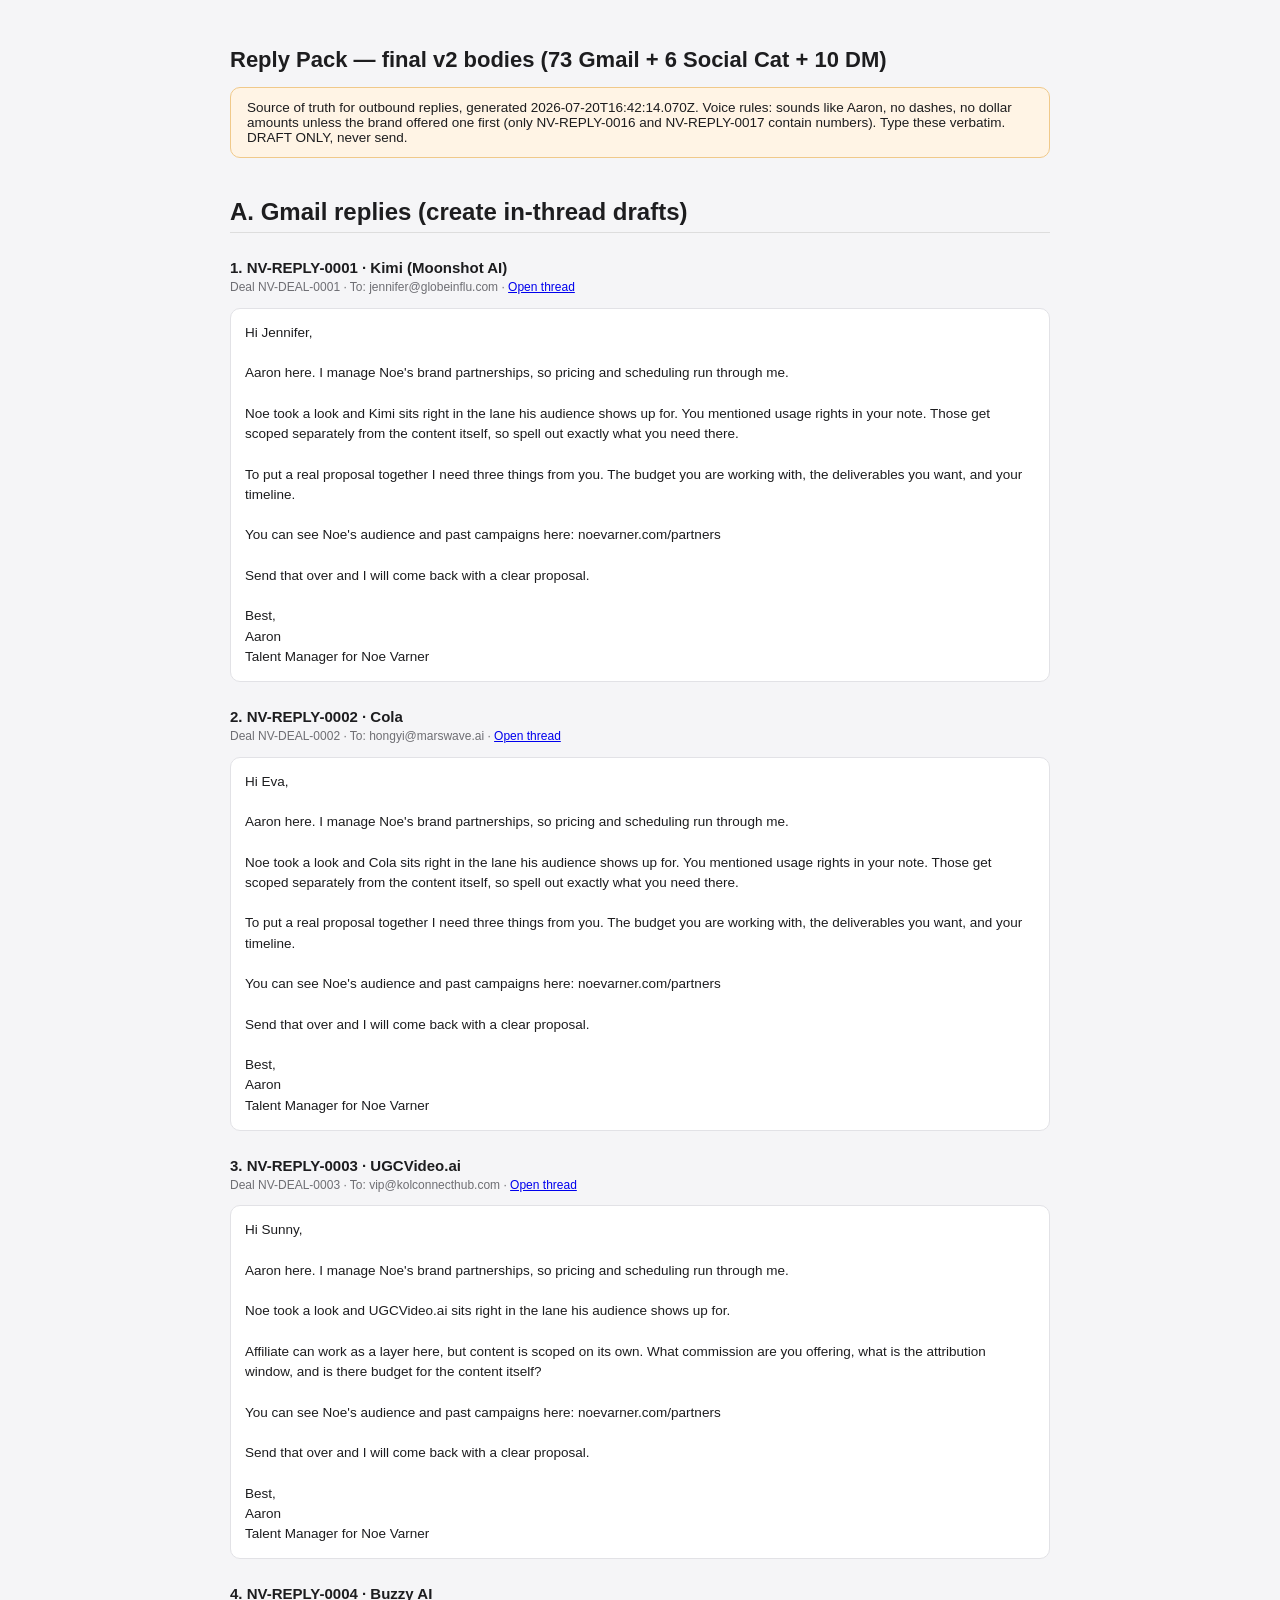
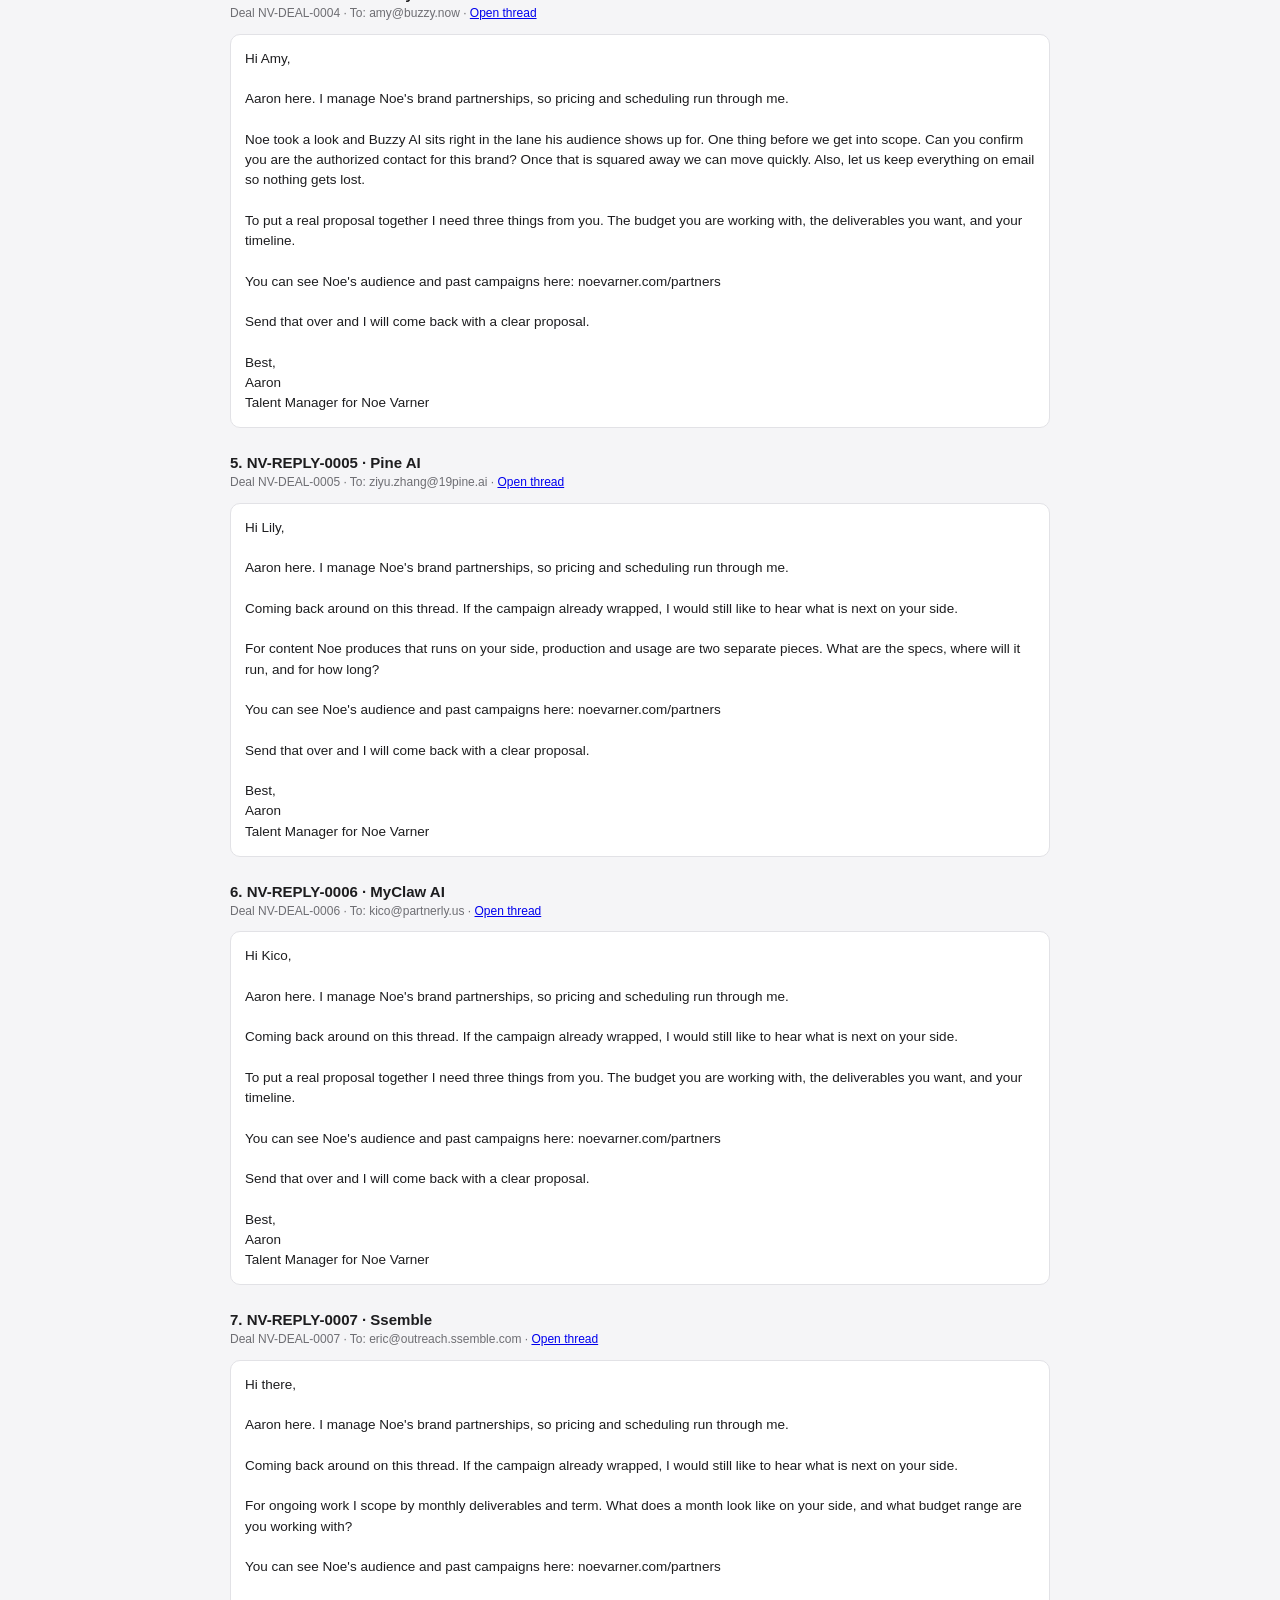
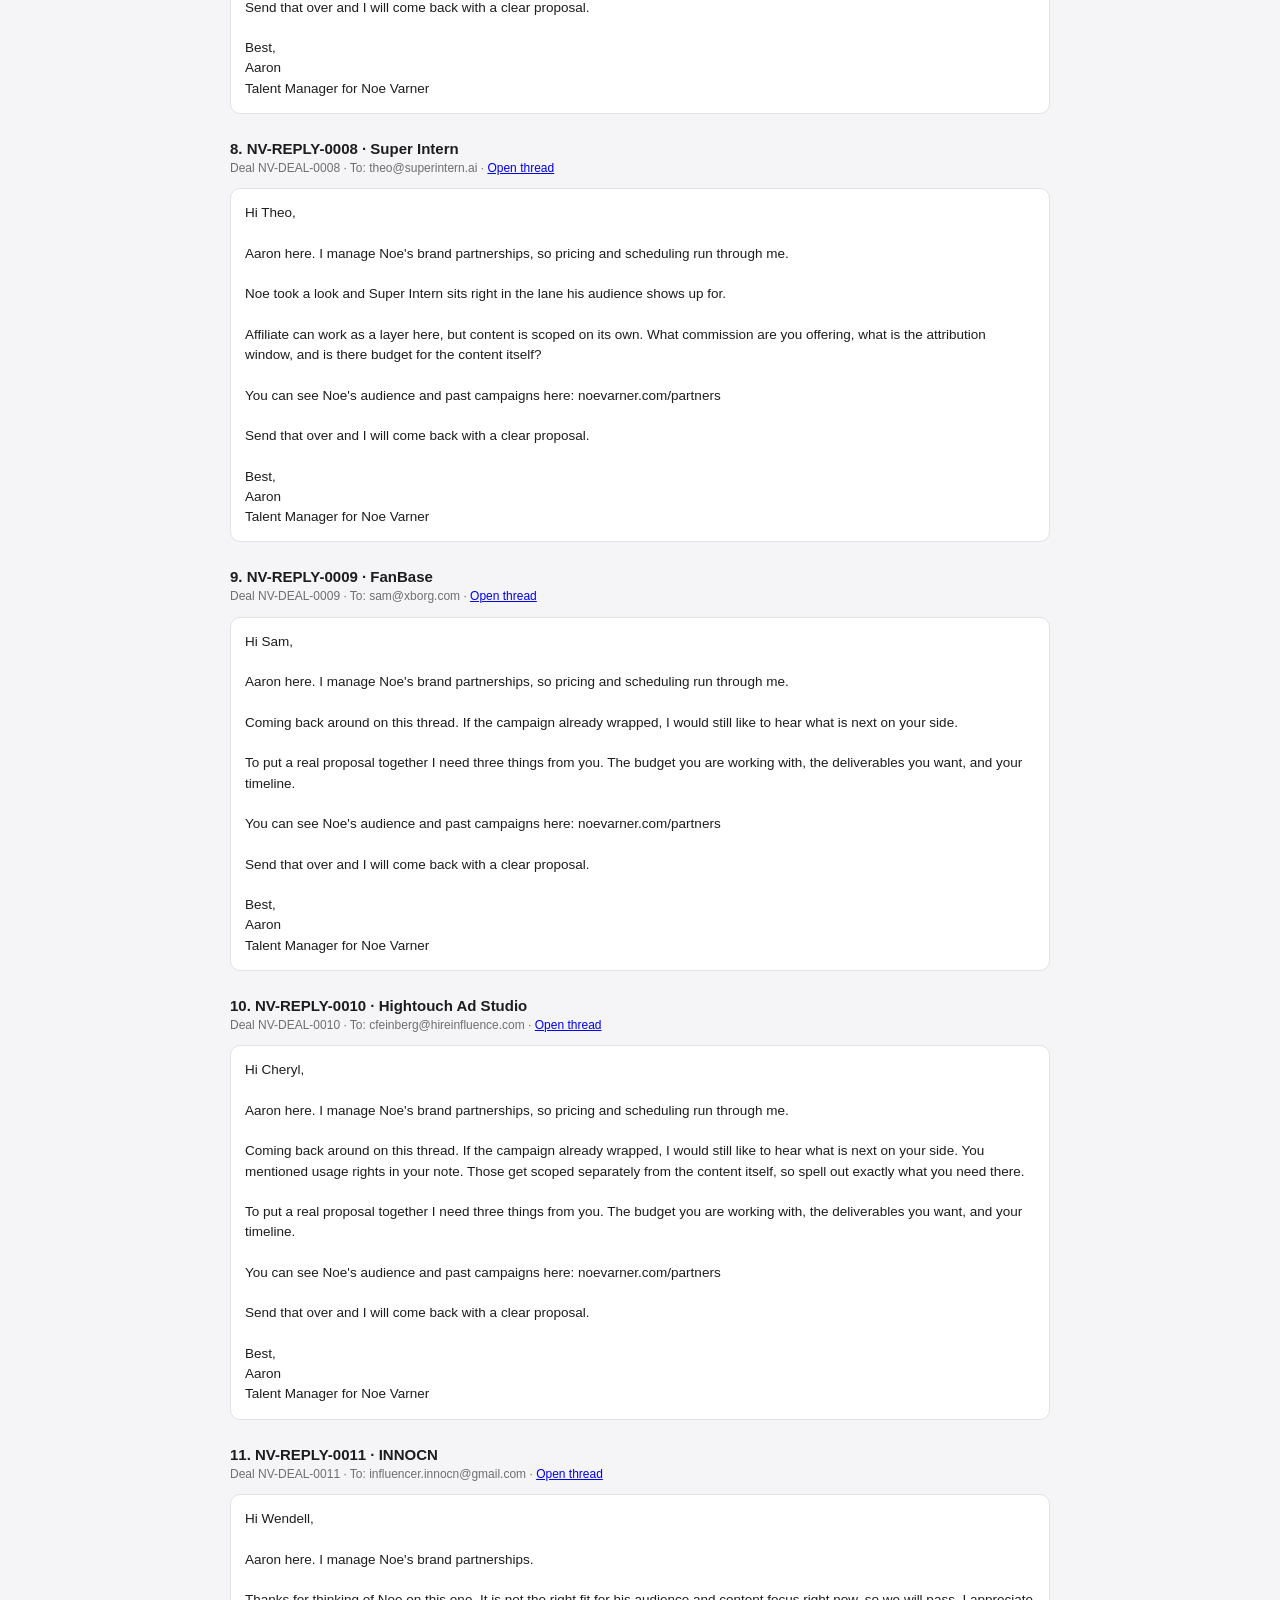
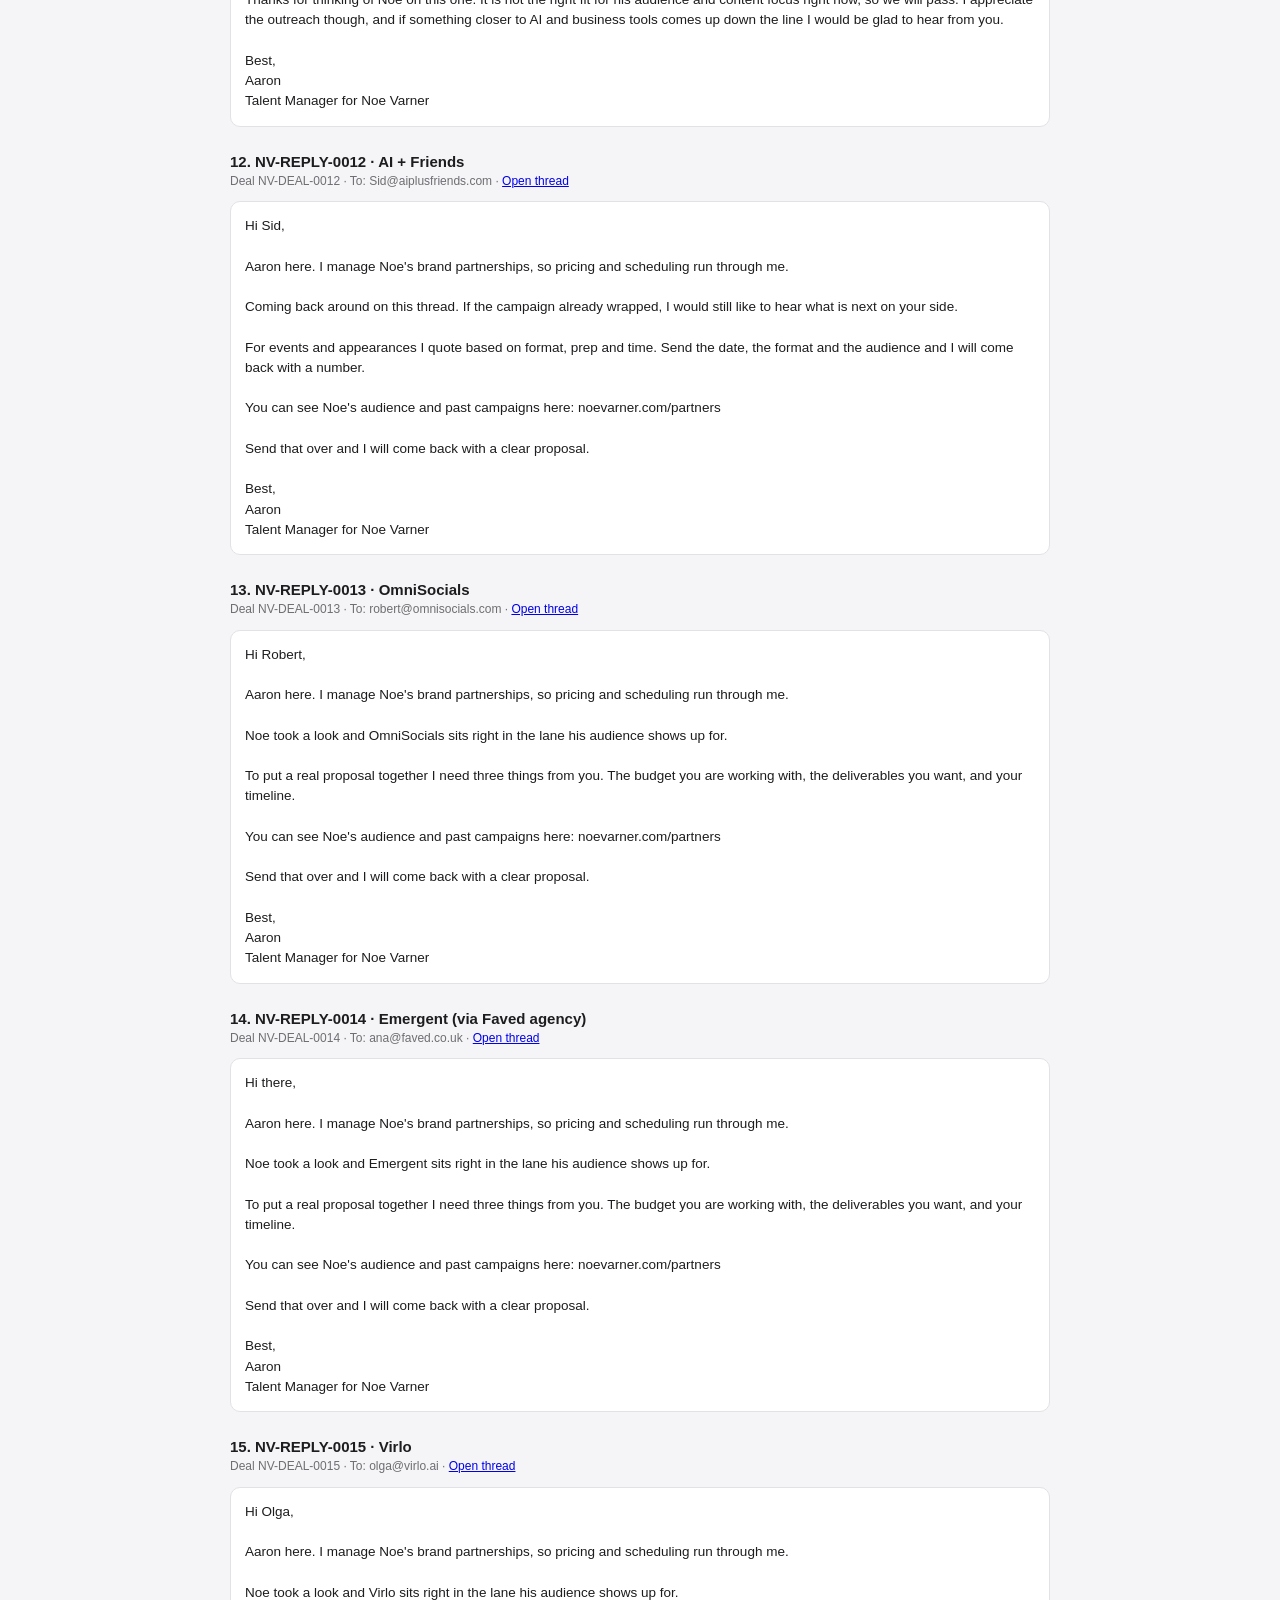
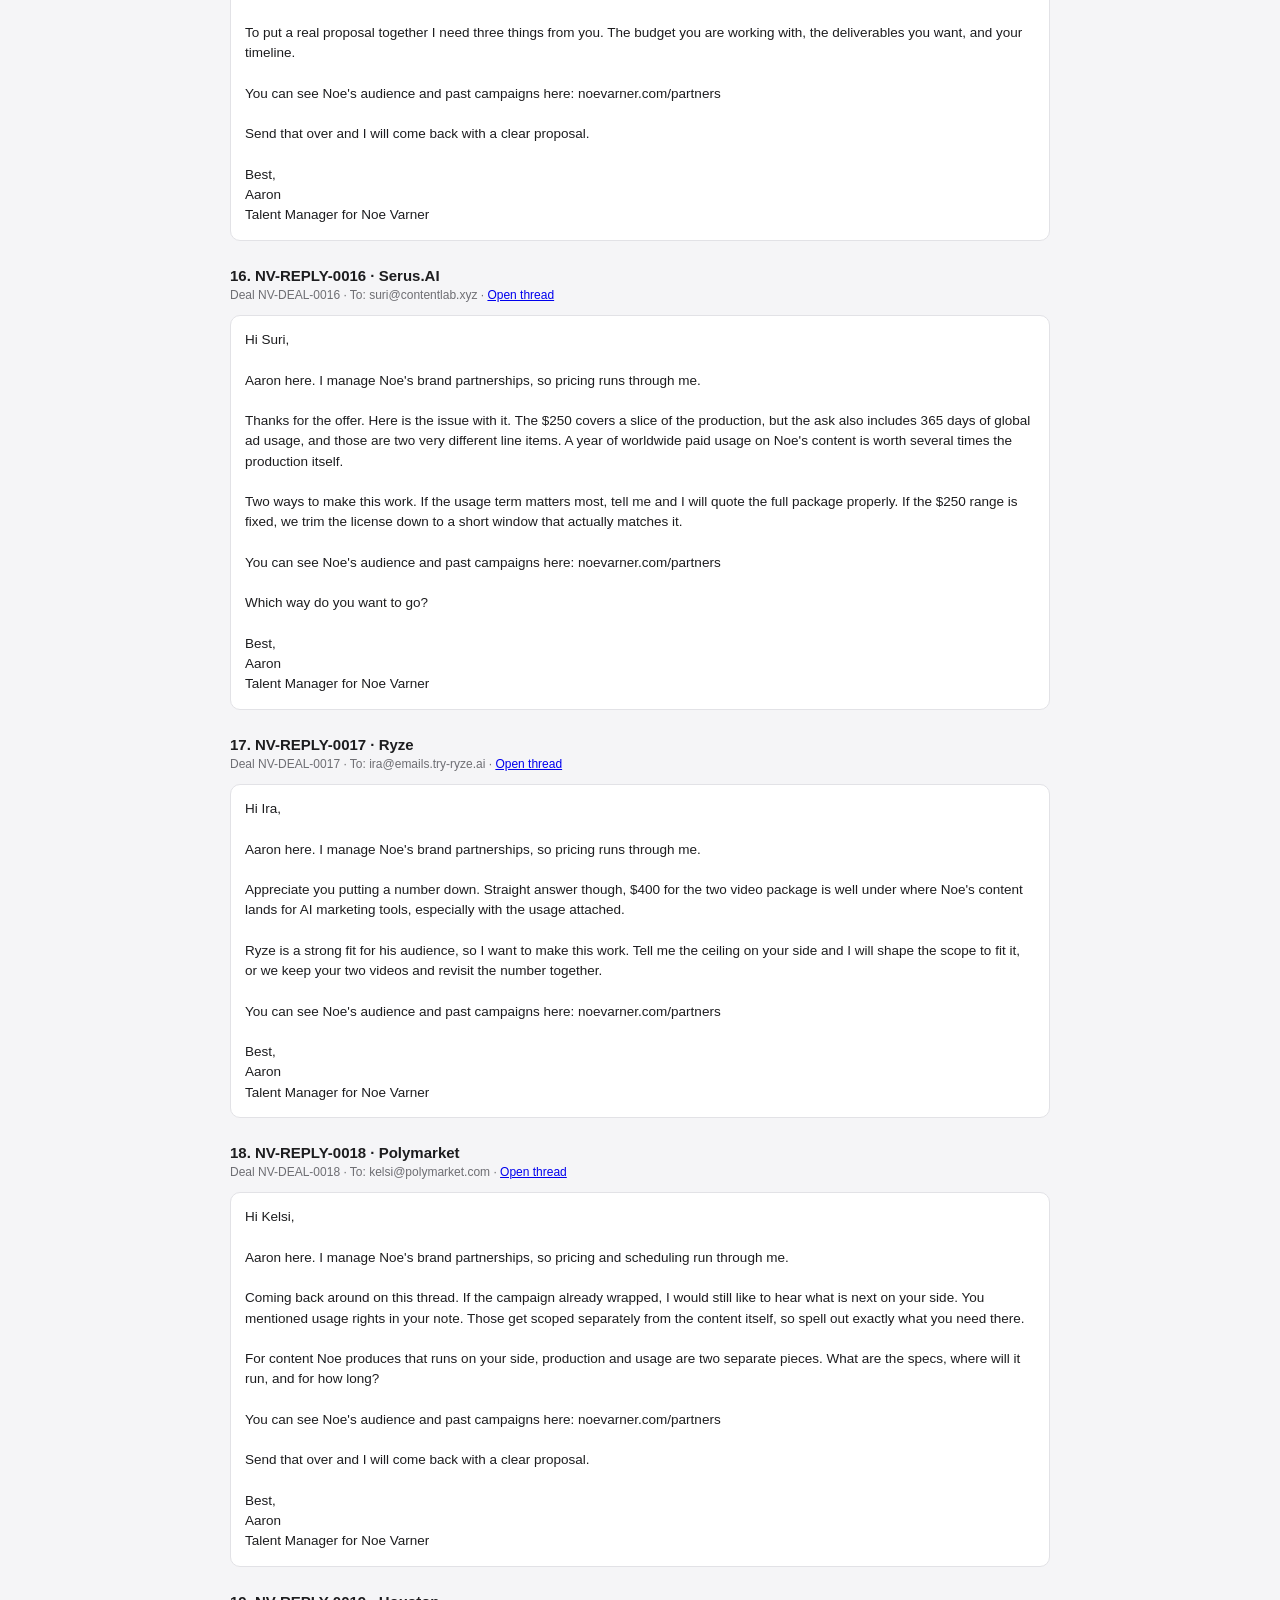
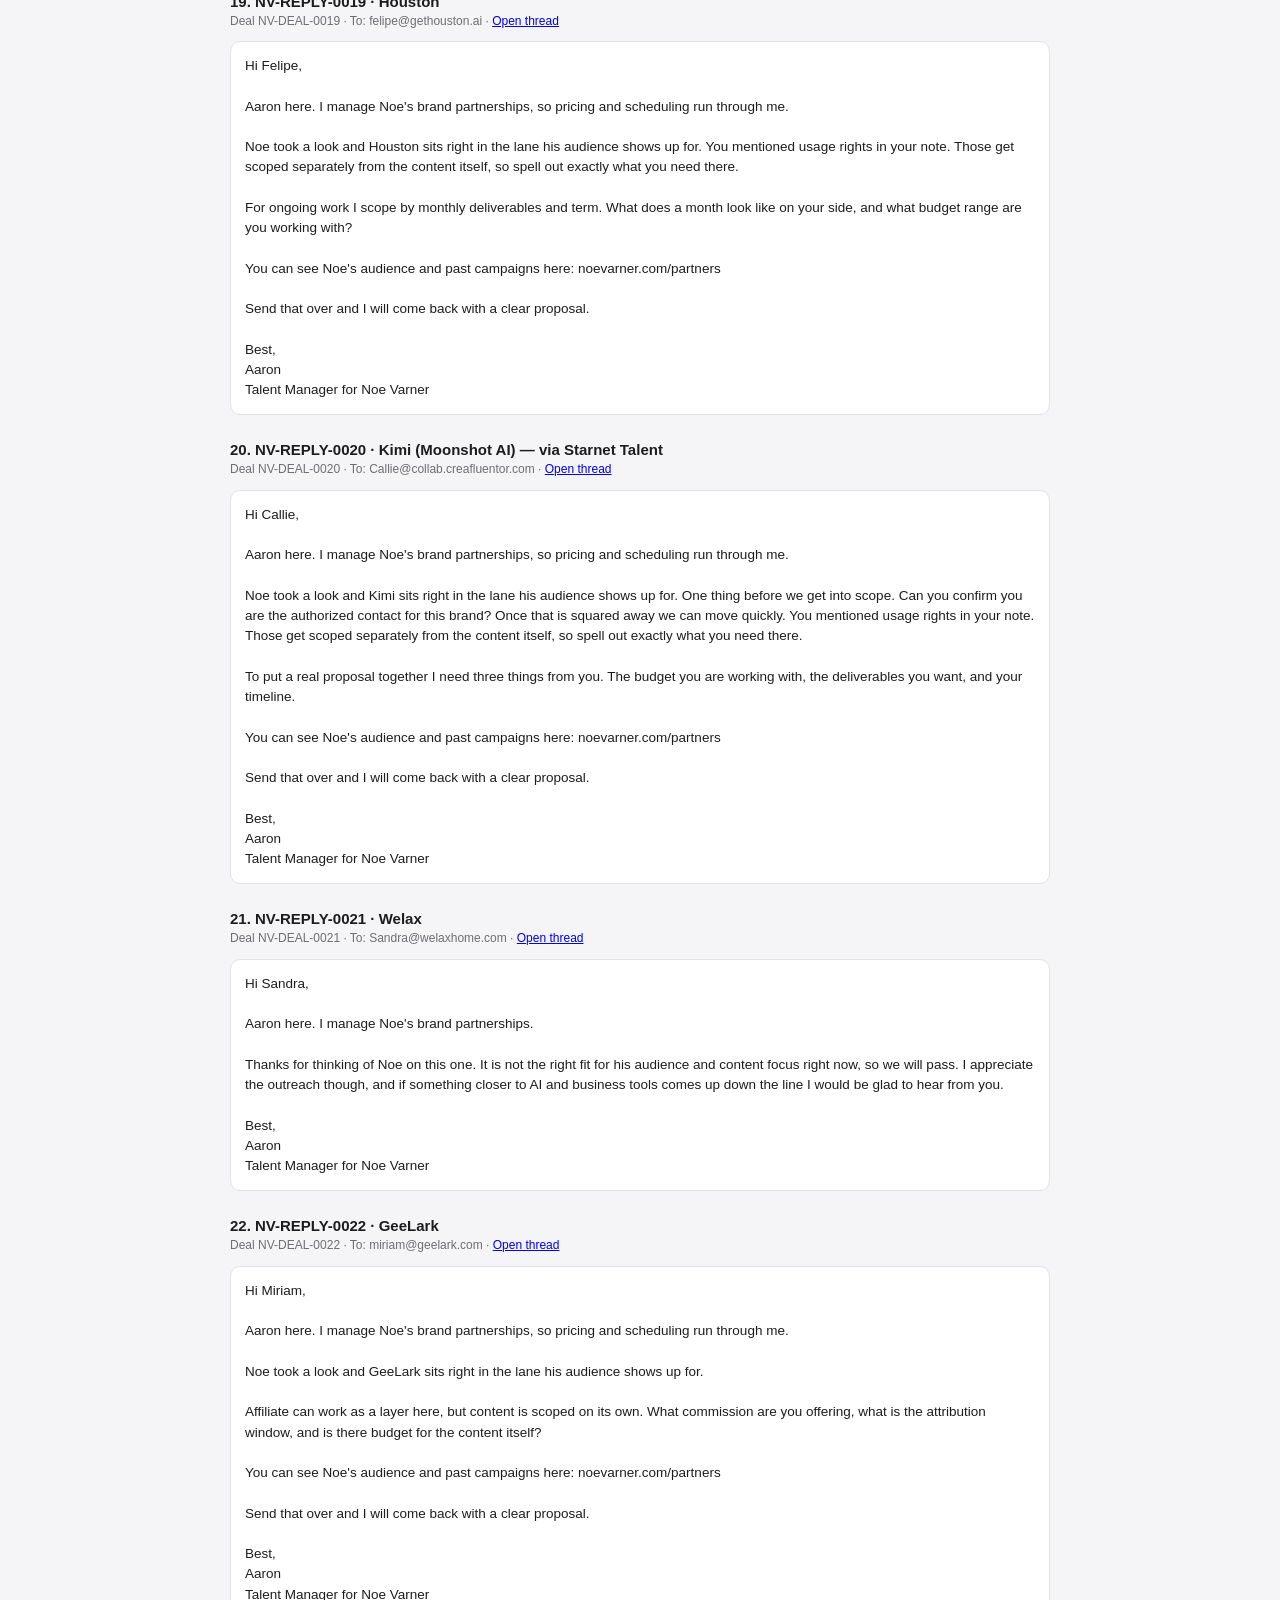
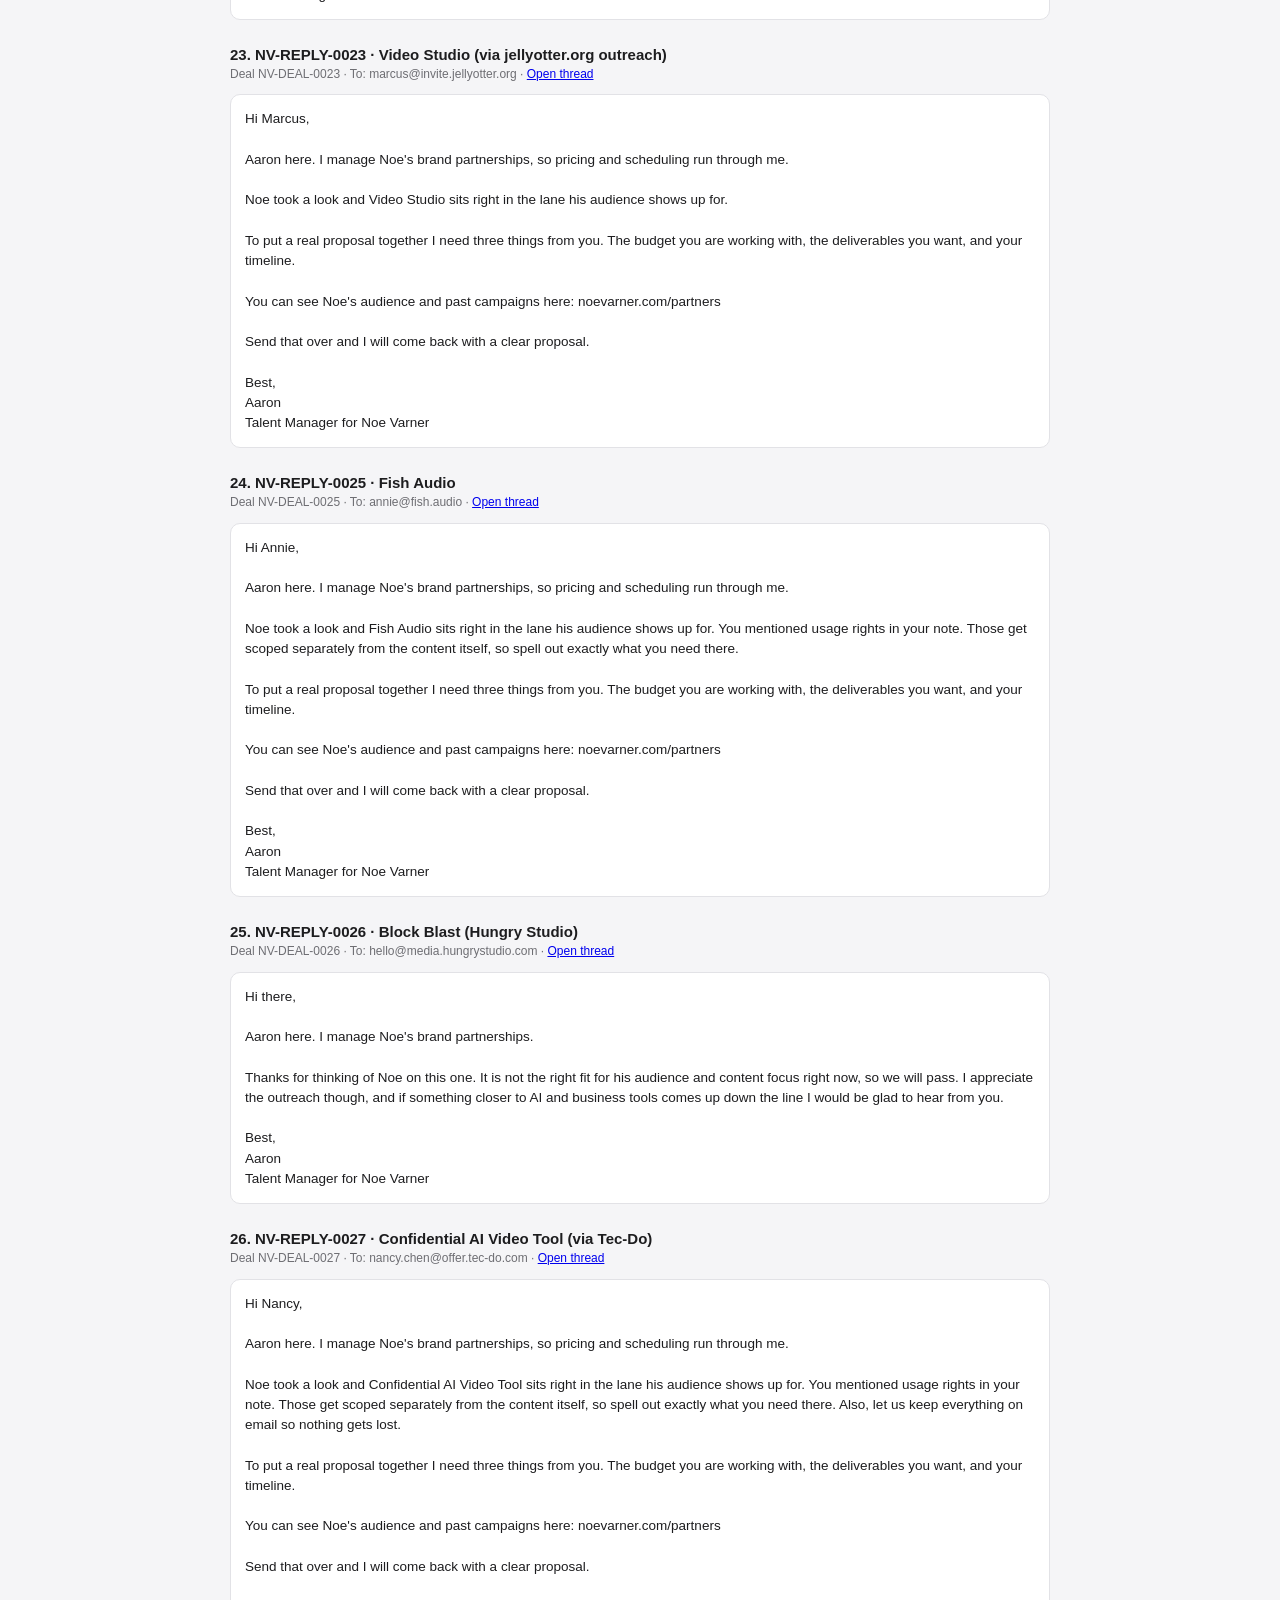
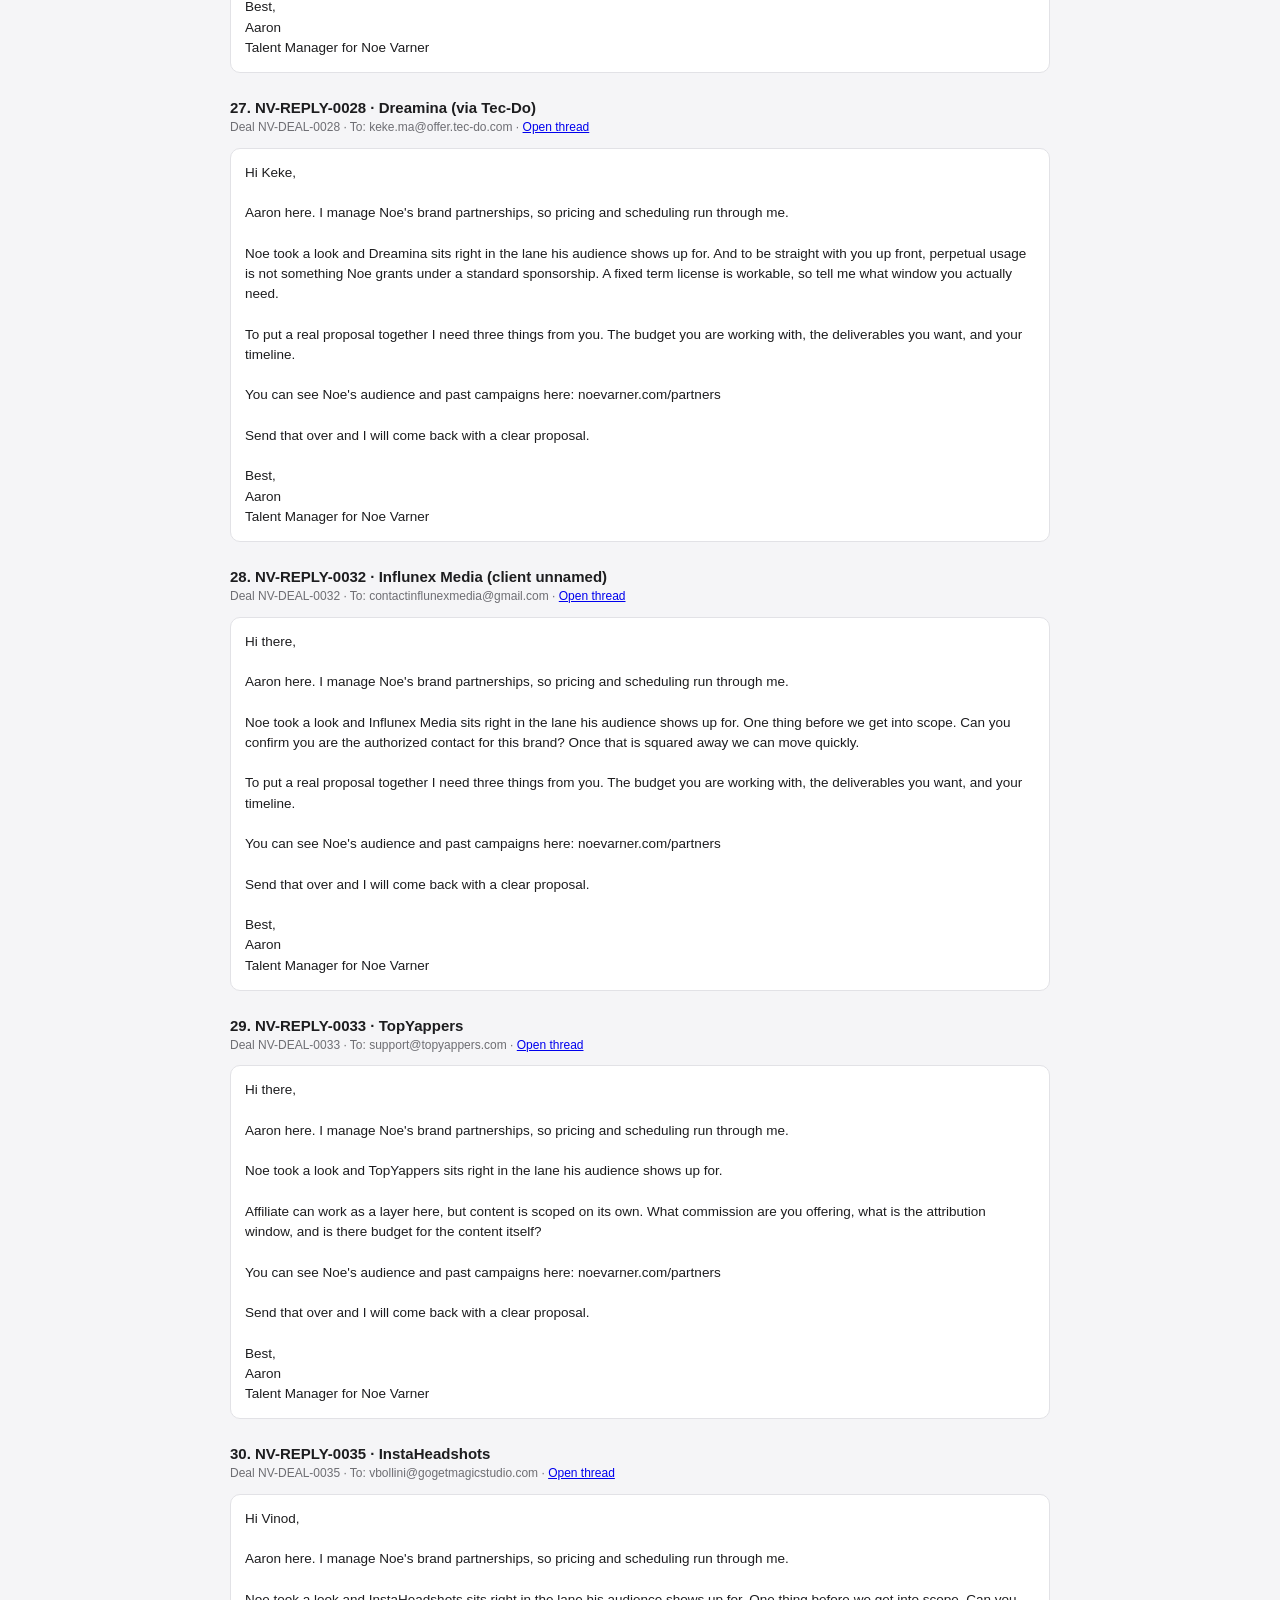
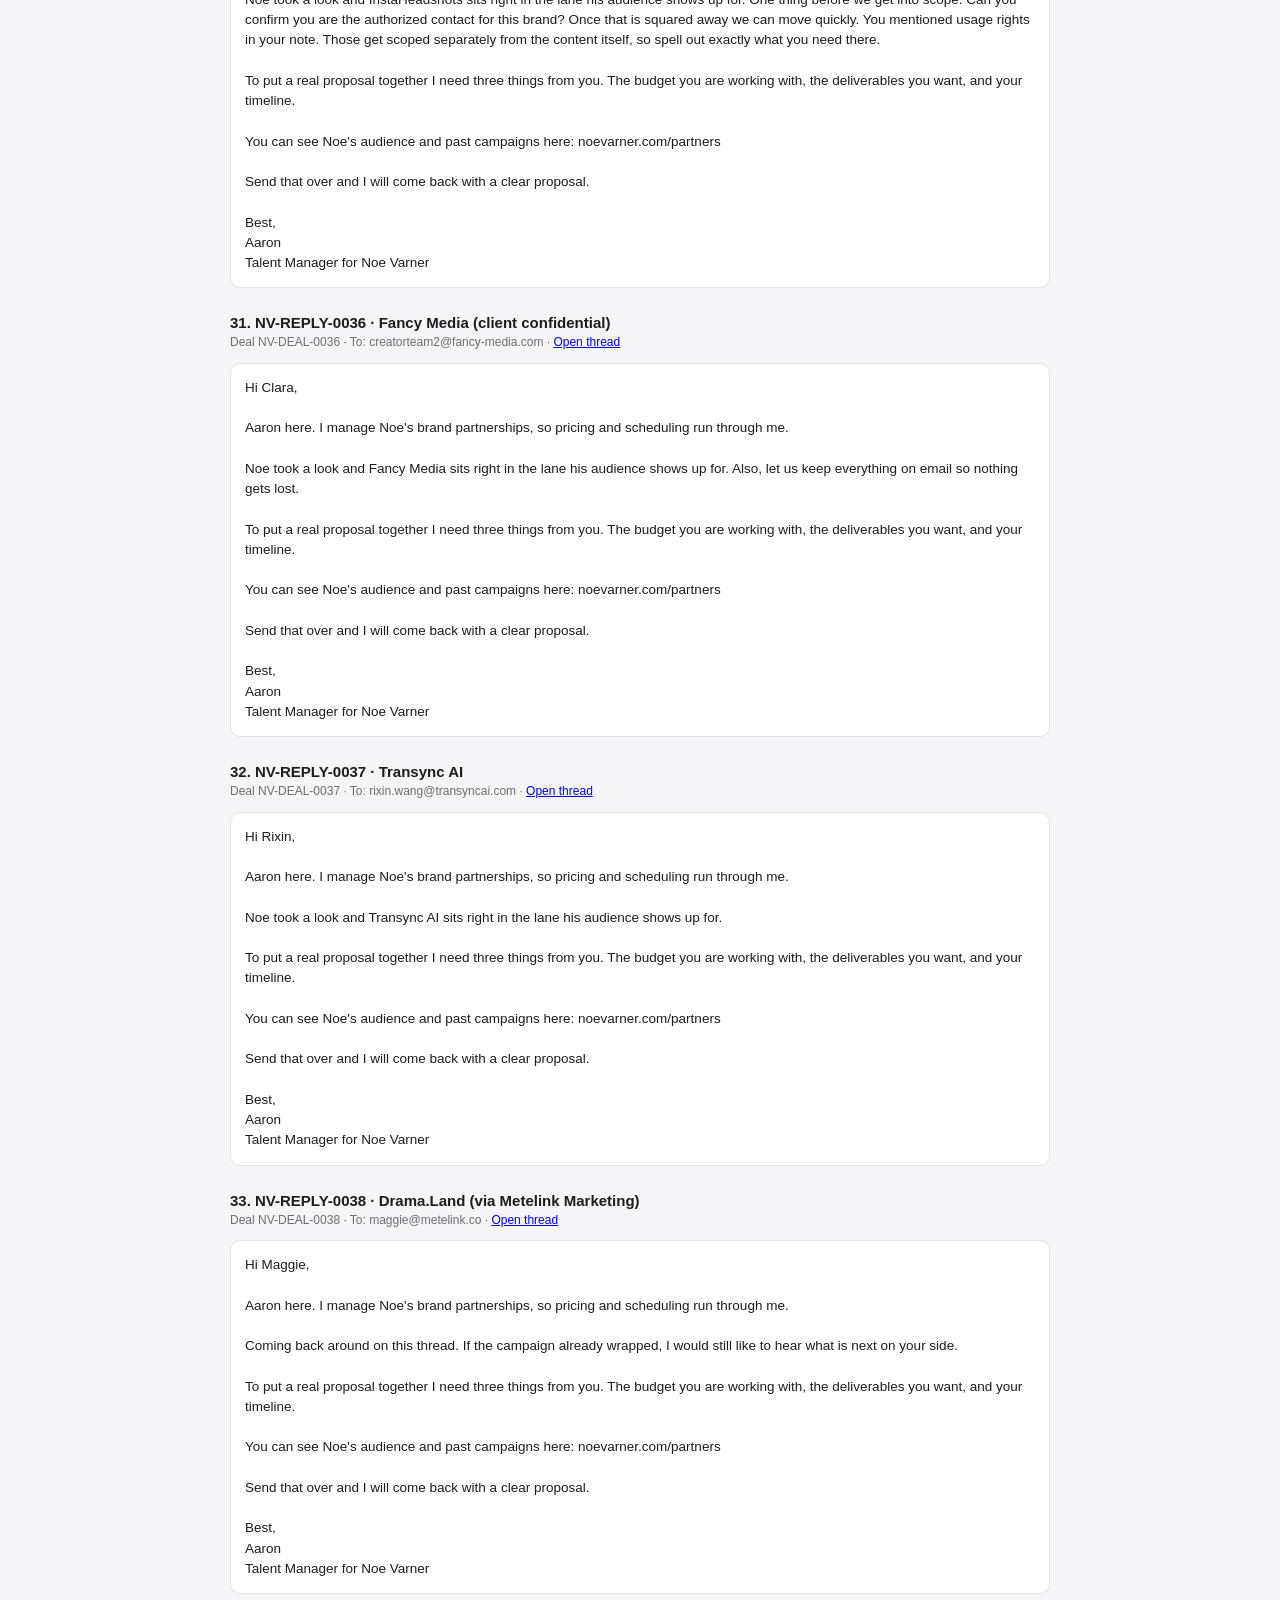
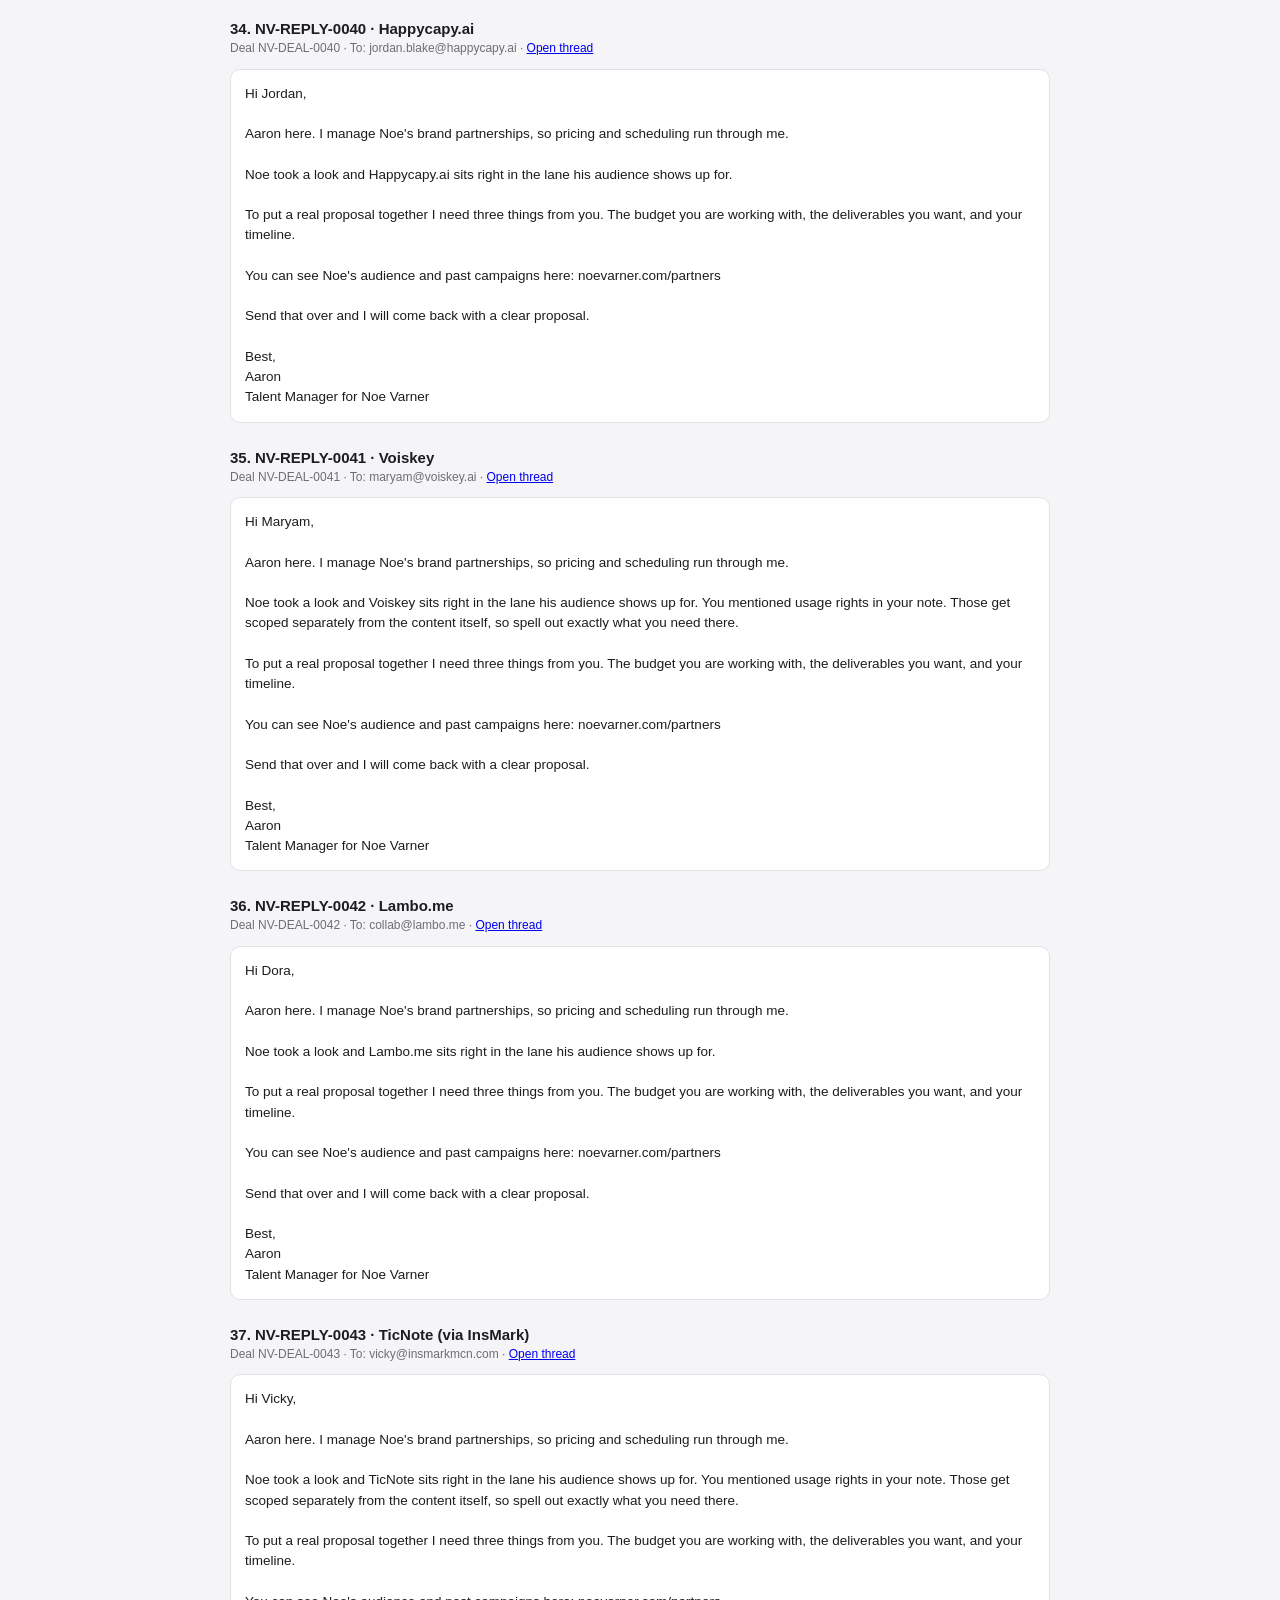
==== reply-pack.html @ 8e91cd21 "V2 voice pass on all 90 drafts + reply pack for staging Aaron's rules (2026-07-20): sounds personall" ====
<!doctype html><html lang="en"><head><meta charset="utf-8">
<meta name="robots" content="noindex,nofollow"><meta name="viewport" content="width=device-width,initial-scale=1">
<title>Reply Pack — v2 voice (2026-07-20)</title>
<style>body{font-family:-apple-system,sans-serif;max-width:820px;margin:0 auto;padding:32px 20px;background:#f5f5f7;color:#1d1d1f}
h1{font-size:22px}h2{margin-top:40px;border-bottom:1px solid #ddd;padding-bottom:6px}h3{margin:26px 0 4px;font-size:15px}
.meta{font-size:12px;color:#6e6e73;margin:0 0 6px}pre{white-space:pre-wrap;background:#fff;border:1px solid #e2e2e6;border-radius:10px;padding:14px;font:13.5px/1.5 -apple-system,sans-serif}
.warn{background:#fff4e5;border:1px solid #f0c98a;border-radius:10px;padding:12px 16px;font-size:13.5px}</style></head><body>
<h1>Reply Pack — final v2 bodies (73 Gmail + 6 Social Cat + 10 DM)</h1>
<p class="warn">Source of truth for outbound replies, generated 2026-07-20T16:42:14.070Z. Voice rules: sounds like Aaron, no dashes, no dollar amounts unless the brand offered one first (only NV-REPLY-0016 and NV-REPLY-0017 contain numbers). Type these verbatim. DRAFT ONLY, never send.</p>
<h2>A. Gmail replies (create in-thread drafts)</h2>
<article>
  <h3>1. NV-REPLY-0001 · Kimi (Moonshot AI)</h3>
  <p class="meta">Deal NV-DEAL-0001 · To: jennifer@globeinflu.com · <a href="https://mail.google.com/mail/u/0/#label/Brand+Deals/FMfcgzQhVNRpNdqZkJbDTwjDqqzGRpTr">Open thread</a></p>
  <pre>Hi Jennifer,

Aaron here. I manage Noe's brand partnerships, so pricing and scheduling run through me.

Noe took a look and Kimi sits right in the lane his audience shows up for. You mentioned usage rights in your note. Those get scoped separately from the content itself, so spell out exactly what you need there.

To put a real proposal together I need three things from you. The budget you are working with, the deliverables you want, and your timeline.

You can see Noe's audience and past campaigns here: noevarner.com/partners

Send that over and I will come back with a clear proposal.

Best,
Aaron
Talent Manager for Noe Varner</pre>
</article>
<article>
  <h3>2. NV-REPLY-0002 · Cola</h3>
  <p class="meta">Deal NV-DEAL-0002 · To: hongyi@marswave.ai · <a href="https://mail.google.com/mail/u/0/#label/Brand+Deals/FMfcgzQhVNRpNdqZfpTjQKxrwQjwWPld">Open thread</a></p>
  <pre>Hi Eva,

Aaron here. I manage Noe's brand partnerships, so pricing and scheduling run through me.

Noe took a look and Cola sits right in the lane his audience shows up for. You mentioned usage rights in your note. Those get scoped separately from the content itself, so spell out exactly what you need there.

To put a real proposal together I need three things from you. The budget you are working with, the deliverables you want, and your timeline.

You can see Noe's audience and past campaigns here: noevarner.com/partners

Send that over and I will come back with a clear proposal.

Best,
Aaron
Talent Manager for Noe Varner</pre>
</article>
<article>
  <h3>3. NV-REPLY-0003 · UGCVideo.ai</h3>
  <p class="meta">Deal NV-DEAL-0003 · To: vip@kolconnecthub.com · <a href="https://mail.google.com/mail/u/0/#label/Brand+Deals/FMfcgzQhVNRpNdqQfWgJtWcKlXNKZLCR">Open thread</a></p>
  <pre>Hi Sunny,

Aaron here. I manage Noe's brand partnerships, so pricing and scheduling run through me.

Noe took a look and UGCVideo.ai sits right in the lane his audience shows up for.

Affiliate can work as a layer here, but content is scoped on its own. What commission are you offering, what is the attribution window, and is there budget for the content itself?

You can see Noe's audience and past campaigns here: noevarner.com/partners

Send that over and I will come back with a clear proposal.

Best,
Aaron
Talent Manager for Noe Varner</pre>
</article>
<article>
  <h3>4. NV-REPLY-0004 · Buzzy AI</h3>
  <p class="meta">Deal NV-DEAL-0004 · To: amy@buzzy.now · <a href="https://mail.google.com/mail/u/0/#label/Brand+Deals/FMfcgzQhVNRpNdqQXvwRJsbSMlNnKbzn">Open thread</a></p>
  <pre>Hi Amy,

Aaron here. I manage Noe's brand partnerships, so pricing and scheduling run through me.

Noe took a look and Buzzy AI sits right in the lane his audience shows up for. One thing before we get into scope. Can you confirm you are the authorized contact for this brand? Once that is squared away we can move quickly. Also, let us keep everything on email so nothing gets lost.

To put a real proposal together I need three things from you. The budget you are working with, the deliverables you want, and your timeline.

You can see Noe's audience and past campaigns here: noevarner.com/partners

Send that over and I will come back with a clear proposal.

Best,
Aaron
Talent Manager for Noe Varner</pre>
</article>
<article>
  <h3>5. NV-REPLY-0005 · Pine AI</h3>
  <p class="meta">Deal NV-DEAL-0005 · To: ziyu.zhang@19pine.ai · <a href="https://mail.google.com/mail/u/0/#label/Brand+Deals/FMfcgzQhVNRpNdqHQxrrHNZJzTWJSjfg">Open thread</a></p>
  <pre>Hi Lily,

Aaron here. I manage Noe's brand partnerships, so pricing and scheduling run through me.

Coming back around on this thread. If the campaign already wrapped, I would still like to hear what is next on your side.

For content Noe produces that runs on your side, production and usage are two separate pieces. What are the specs, where will it run, and for how long?

You can see Noe's audience and past campaigns here: noevarner.com/partners

Send that over and I will come back with a clear proposal.

Best,
Aaron
Talent Manager for Noe Varner</pre>
</article>
<article>
  <h3>6. NV-REPLY-0006 · MyClaw AI</h3>
  <p class="meta">Deal NV-DEAL-0006 · To: kico@partnerly.us · <a href="https://mail.google.com/mail/u/0/#label/Brand+Deals/FMfcgzQhVNRpNdqHLXRsRbkqtHzvhDPC">Open thread</a></p>
  <pre>Hi Kico,

Aaron here. I manage Noe's brand partnerships, so pricing and scheduling run through me.

Coming back around on this thread. If the campaign already wrapped, I would still like to hear what is next on your side.

To put a real proposal together I need three things from you. The budget you are working with, the deliverables you want, and your timeline.

You can see Noe's audience and past campaigns here: noevarner.com/partners

Send that over and I will come back with a clear proposal.

Best,
Aaron
Talent Manager for Noe Varner</pre>
</article>
<article>
  <h3>7. NV-REPLY-0007 · Ssemble</h3>
  <p class="meta">Deal NV-DEAL-0007 · To: eric@outreach.ssemble.com · <a href="https://mail.google.com/mail/u/0/#label/Brand+Deals/FMfcgzQhVNRpNdpxLFRHkDSGWVNspqjw">Open thread</a></p>
  <pre>Hi there,

Aaron here. I manage Noe's brand partnerships, so pricing and scheduling run through me.

Coming back around on this thread. If the campaign already wrapped, I would still like to hear what is next on your side.

For ongoing work I scope by monthly deliverables and term. What does a month look like on your side, and what budget range are you working with?

You can see Noe's audience and past campaigns here: noevarner.com/partners

Send that over and I will come back with a clear proposal.

Best,
Aaron
Talent Manager for Noe Varner</pre>
</article>
<article>
  <h3>8. NV-REPLY-0008 · Super Intern</h3>
  <p class="meta">Deal NV-DEAL-0008 · To: theo@superintern.ai · <a href="https://mail.google.com/mail/u/0/#label/Brand+Deals/FMfcgzQhVNRpNdpxDXbKNHDstbdCkqKn">Open thread</a></p>
  <pre>Hi Theo,

Aaron here. I manage Noe's brand partnerships, so pricing and scheduling run through me.

Noe took a look and Super Intern sits right in the lane his audience shows up for.

Affiliate can work as a layer here, but content is scoped on its own. What commission are you offering, what is the attribution window, and is there budget for the content itself?

You can see Noe's audience and past campaigns here: noevarner.com/partners

Send that over and I will come back with a clear proposal.

Best,
Aaron
Talent Manager for Noe Varner</pre>
</article>
<article>
  <h3>9. NV-REPLY-0009 · FanBase</h3>
  <p class="meta">Deal NV-DEAL-0009 · To: sam@xborg.com · <a href="https://mail.google.com/mail/u/0/#label/Brand+Deals/FMfcgzQhVNRpNdpnxmpRKMzghDKnBsfr">Open thread</a></p>
  <pre>Hi Sam,

Aaron here. I manage Noe's brand partnerships, so pricing and scheduling run through me.

Coming back around on this thread. If the campaign already wrapped, I would still like to hear what is next on your side.

To put a real proposal together I need three things from you. The budget you are working with, the deliverables you want, and your timeline.

You can see Noe's audience and past campaigns here: noevarner.com/partners

Send that over and I will come back with a clear proposal.

Best,
Aaron
Talent Manager for Noe Varner</pre>
</article>
<article>
  <h3>10. NV-REPLY-0010 · Hightouch Ad Studio</h3>
  <p class="meta">Deal NV-DEAL-0010 · To: cfeinberg@hireinfluence.com · <a href="https://mail.google.com/mail/u/0/#label/Brand+Deals/FMfcgzQhVNRpNdpfqnqkxgfTkJndMCph">Open thread</a></p>
  <pre>Hi Cheryl,

Aaron here. I manage Noe's brand partnerships, so pricing and scheduling run through me.

Coming back around on this thread. If the campaign already wrapped, I would still like to hear what is next on your side. You mentioned usage rights in your note. Those get scoped separately from the content itself, so spell out exactly what you need there.

To put a real proposal together I need three things from you. The budget you are working with, the deliverables you want, and your timeline.

You can see Noe's audience and past campaigns here: noevarner.com/partners

Send that over and I will come back with a clear proposal.

Best,
Aaron
Talent Manager for Noe Varner</pre>
</article>
<article>
  <h3>11. NV-REPLY-0011 · INNOCN</h3>
  <p class="meta">Deal NV-DEAL-0011 · To: influencer.innocn@gmail.com · <a href="https://mail.google.com/mail/u/0/#label/Brand+Deals/FMfcgzQhVNRpNdpVgcMxndflGbvCJQKp">Open thread</a></p>
  <pre>Hi Wendell,

Aaron here. I manage Noe's brand partnerships.

Thanks for thinking of Noe on this one. It is not the right fit for his audience and content focus right now, so we will pass. I appreciate the outreach though, and if something closer to AI and business tools comes up down the line I would be glad to hear from you.

Best,
Aaron
Talent Manager for Noe Varner</pre>
</article>
<article>
  <h3>12. NV-REPLY-0012 · AI + Friends</h3>
  <p class="meta">Deal NV-DEAL-0012 · To: Sid@aiplusfriends.com · <a href="https://mail.google.com/mail/u/0/#label/Brand+Deals/FMfcgzQhVNRpNcjvkGzhXSCMnsrcQjvf">Open thread</a></p>
  <pre>Hi Sid,

Aaron here. I manage Noe's brand partnerships, so pricing and scheduling run through me.

Coming back around on this thread. If the campaign already wrapped, I would still like to hear what is next on your side.

For events and appearances I quote based on format, prep and time. Send the date, the format and the audience and I will come back with a number.

You can see Noe's audience and past campaigns here: noevarner.com/partners

Send that over and I will come back with a clear proposal.

Best,
Aaron
Talent Manager for Noe Varner</pre>
</article>
<article>
  <h3>13. NV-REPLY-0013 · OmniSocials</h3>
  <p class="meta">Deal NV-DEAL-0013 · To: robert@omnisocials.com · <a href="https://mail.google.com/mail/u/0/#label/Brand+Deals/FMfcgzQhVNRpNcjdMcRpjZvdWLTqMxGh">Open thread</a></p>
  <pre>Hi Robert,

Aaron here. I manage Noe's brand partnerships, so pricing and scheduling run through me.

Noe took a look and OmniSocials sits right in the lane his audience shows up for.

To put a real proposal together I need three things from you. The budget you are working with, the deliverables you want, and your timeline.

You can see Noe's audience and past campaigns here: noevarner.com/partners

Send that over and I will come back with a clear proposal.

Best,
Aaron
Talent Manager for Noe Varner</pre>
</article>
<article>
  <h3>14. NV-REPLY-0014 · Emergent (via Faved agency)</h3>
  <p class="meta">Deal NV-DEAL-0014 · To: ana@faved.co.uk · <a href="https://mail.google.com/mail/u/0/#label/Brand+Deals/FMfcgzQhVNRpNcjdHCTCjXwzDnnWNVKh">Open thread</a></p>
  <pre>Hi there,

Aaron here. I manage Noe's brand partnerships, so pricing and scheduling run through me.

Noe took a look and Emergent sits right in the lane his audience shows up for.

To put a real proposal together I need three things from you. The budget you are working with, the deliverables you want, and your timeline.

You can see Noe's audience and past campaigns here: noevarner.com/partners

Send that over and I will come back with a clear proposal.

Best,
Aaron
Talent Manager for Noe Varner</pre>
</article>
<article>
  <h3>15. NV-REPLY-0015 · Virlo</h3>
  <p class="meta">Deal NV-DEAL-0015 · To: olga@virlo.ai · <a href="https://mail.google.com/mail/u/0/#label/Brand+Deals/FMfcgzQhVNRpNcjTFdCDTSjlvtScpgjz">Open thread</a></p>
  <pre>Hi Olga,

Aaron here. I manage Noe's brand partnerships, so pricing and scheduling run through me.

Noe took a look and Virlo sits right in the lane his audience shows up for.

To put a real proposal together I need three things from you. The budget you are working with, the deliverables you want, and your timeline.

You can see Noe's audience and past campaigns here: noevarner.com/partners

Send that over and I will come back with a clear proposal.

Best,
Aaron
Talent Manager for Noe Varner</pre>
</article>
<article>
  <h3>16. NV-REPLY-0016 · Serus.AI</h3>
  <p class="meta">Deal NV-DEAL-0016 · To: suri@contentlab.xyz · <a href="https://mail.google.com/mail/u/0/#label/Brand+Deals/FMfcgzQhVNRpNcjKtQXbsZwRKqltbbbf">Open thread</a></p>
  <pre>Hi Suri,

Aaron here. I manage Noe's brand partnerships, so pricing runs through me.

Thanks for the offer. Here is the issue with it. The $250 covers a slice of the production, but the ask also includes 365 days of global ad usage, and those are two very different line items. A year of worldwide paid usage on Noe's content is worth several times the production itself.

Two ways to make this work. If the usage term matters most, tell me and I will quote the full package properly. If the $250 range is fixed, we trim the license down to a short window that actually matches it.

You can see Noe's audience and past campaigns here: noevarner.com/partners

Which way do you want to go?

Best,
Aaron
Talent Manager for Noe Varner</pre>
</article>
<article>
  <h3>17. NV-REPLY-0017 · Ryze</h3>
  <p class="meta">Deal NV-DEAL-0017 · To: ira@emails.try-ryze.ai · <a href="https://mail.google.com/mail/u/0/#label/Brand+Deals/FMfcgzQhVNRpNcjKmlkdbmxfTFnTJWXr">Open thread</a></p>
  <pre>Hi Ira,

Aaron here. I manage Noe's brand partnerships, so pricing runs through me.

Appreciate you putting a number down. Straight answer though, $400 for the two video package is well under where Noe's content lands for AI marketing tools, especially with the usage attached.

Ryze is a strong fit for his audience, so I want to make this work. Tell me the ceiling on your side and I will shape the scope to fit it, or we keep your two videos and revisit the number together.

You can see Noe's audience and past campaigns here: noevarner.com/partners

Best,
Aaron
Talent Manager for Noe Varner</pre>
</article>
<article>
  <h3>18. NV-REPLY-0018 · Polymarket</h3>
  <p class="meta">Deal NV-DEAL-0018 · To: kelsi@polymarket.com · <a href="https://mail.google.com/mail/u/0/#label/Brand+Deals/FMfcgzQhVNRpNchrdMZnjKXrVpmxLcXx">Open thread</a></p>
  <pre>Hi Kelsi,

Aaron here. I manage Noe's brand partnerships, so pricing and scheduling run through me.

Coming back around on this thread. If the campaign already wrapped, I would still like to hear what is next on your side. You mentioned usage rights in your note. Those get scoped separately from the content itself, so spell out exactly what you need there.

For content Noe produces that runs on your side, production and usage are two separate pieces. What are the specs, where will it run, and for how long?

You can see Noe's audience and past campaigns here: noevarner.com/partners

Send that over and I will come back with a clear proposal.

Best,
Aaron
Talent Manager for Noe Varner</pre>
</article>
<article>
  <h3>19. NV-REPLY-0019 · Houston</h3>
  <p class="meta">Deal NV-DEAL-0019 · To: felipe@gethouston.ai · <a href="https://mail.google.com/mail/u/0/#label/Brand+Deals/FMfcgzQhVNSxQDDMQxWtvhMbQJZqKtdB">Open thread</a></p>
  <pre>Hi Felipe,

Aaron here. I manage Noe's brand partnerships, so pricing and scheduling run through me.

Noe took a look and Houston sits right in the lane his audience shows up for. You mentioned usage rights in your note. Those get scoped separately from the content itself, so spell out exactly what you need there.

For ongoing work I scope by monthly deliverables and term. What does a month look like on your side, and what budget range are you working with?

You can see Noe's audience and past campaigns here: noevarner.com/partners

Send that over and I will come back with a clear proposal.

Best,
Aaron
Talent Manager for Noe Varner</pre>
</article>
<article>
  <h3>20. NV-REPLY-0020 · Kimi (Moonshot AI) — via Starnet Talent</h3>
  <p class="meta">Deal NV-DEAL-0020 · To: Callie@collab.creafluentor.com · <a href="https://mail.google.com/mail/u/0/#label/Brand+Deals/FMfcgzQhVNSxQDDDGlBLHWWxhkbgXHXq">Open thread</a></p>
  <pre>Hi Callie,

Aaron here. I manage Noe's brand partnerships, so pricing and scheduling run through me.

Noe took a look and Kimi sits right in the lane his audience shows up for. One thing before we get into scope. Can you confirm you are the authorized contact for this brand? Once that is squared away we can move quickly. You mentioned usage rights in your note. Those get scoped separately from the content itself, so spell out exactly what you need there.

To put a real proposal together I need three things from you. The budget you are working with, the deliverables you want, and your timeline.

You can see Noe's audience and past campaigns here: noevarner.com/partners

Send that over and I will come back with a clear proposal.

Best,
Aaron
Talent Manager for Noe Varner</pre>
</article>
<article>
  <h3>21. NV-REPLY-0021 · Welax</h3>
  <p class="meta">Deal NV-DEAL-0021 · To: Sandra@welaxhome.com · <a href="https://mail.google.com/mail/u/0/#label/Brand+Deals/FMfcgzQhVNSxQDCtBxnQwrkhPmcRdVjw">Open thread</a></p>
  <pre>Hi Sandra,

Aaron here. I manage Noe's brand partnerships.

Thanks for thinking of Noe on this one. It is not the right fit for his audience and content focus right now, so we will pass. I appreciate the outreach though, and if something closer to AI and business tools comes up down the line I would be glad to hear from you.

Best,
Aaron
Talent Manager for Noe Varner</pre>
</article>
<article>
  <h3>22. NV-REPLY-0022 · GeeLark</h3>
  <p class="meta">Deal NV-DEAL-0022 · To: miriam@geelark.com · <a href="https://mail.google.com/mail/u/0/#label/Brand+Deals/FMfcgzQhVNSxQDCssLtdhnPNGdjxrgzj">Open thread</a></p>
  <pre>Hi Miriam,

Aaron here. I manage Noe's brand partnerships, so pricing and scheduling run through me.

Noe took a look and GeeLark sits right in the lane his audience shows up for.

Affiliate can work as a layer here, but content is scoped on its own. What commission are you offering, what is the attribution window, and is there budget for the content itself?

You can see Noe's audience and past campaigns here: noevarner.com/partners

Send that over and I will come back with a clear proposal.

Best,
Aaron
Talent Manager for Noe Varner</pre>
</article>
<article>
  <h3>23. NV-REPLY-0023 · Video Studio (via jellyotter.org outreach)</h3>
  <p class="meta">Deal NV-DEAL-0023 · To: marcus@invite.jellyotter.org · <a href="https://mail.google.com/mail/u/0/#label/Brand+Deals/FMfcgzQhVNSxQDCkpgsQBjRHqvNzzksr">Open thread</a></p>
  <pre>Hi Marcus,

Aaron here. I manage Noe's brand partnerships, so pricing and scheduling run through me.

Noe took a look and Video Studio sits right in the lane his audience shows up for.

To put a real proposal together I need three things from you. The budget you are working with, the deliverables you want, and your timeline.

You can see Noe's audience and past campaigns here: noevarner.com/partners

Send that over and I will come back with a clear proposal.

Best,
Aaron
Talent Manager for Noe Varner</pre>
</article>
<article>
  <h3>24. NV-REPLY-0025 · Fish Audio</h3>
  <p class="meta">Deal NV-DEAL-0025 · To: annie@fish.audio · <a href="https://mail.google.com/mail/u/0/#label/Brand+Deals/FMfcgzQhVNSxQBwKvZSsRFgzqqMGzTMW">Open thread</a></p>
  <pre>Hi Annie,

Aaron here. I manage Noe's brand partnerships, so pricing and scheduling run through me.

Noe took a look and Fish Audio sits right in the lane his audience shows up for. You mentioned usage rights in your note. Those get scoped separately from the content itself, so spell out exactly what you need there.

To put a real proposal together I need three things from you. The budget you are working with, the deliverables you want, and your timeline.

You can see Noe's audience and past campaigns here: noevarner.com/partners

Send that over and I will come back with a clear proposal.

Best,
Aaron
Talent Manager for Noe Varner</pre>
</article>
<article>
  <h3>25. NV-REPLY-0026 · Block Blast (Hungry Studio)</h3>
  <p class="meta">Deal NV-DEAL-0026 · To: hello@media.hungrystudio.com · <a href="https://mail.google.com/mail/u/0/#label/Brand+Deals/FMfcgzQhVNSxQBwBqmfxBxcrNlMjsvSD">Open thread</a></p>
  <pre>Hi there,

Aaron here. I manage Noe's brand partnerships.

Thanks for thinking of Noe on this one. It is not the right fit for his audience and content focus right now, so we will pass. I appreciate the outreach though, and if something closer to AI and business tools comes up down the line I would be glad to hear from you.

Best,
Aaron
Talent Manager for Noe Varner</pre>
</article>
<article>
  <h3>26. NV-REPLY-0027 · Confidential AI Video Tool (via Tec-Do)</h3>
  <p class="meta">Deal NV-DEAL-0027 · To: nancy.chen@offer.tec-do.com · <a href="https://mail.google.com/mail/u/0/#label/Brand+Deals/FMfcgzQhVNSxQBwBgskwsBJltcbLgPTq">Open thread</a></p>
  <pre>Hi Nancy,

Aaron here. I manage Noe's brand partnerships, so pricing and scheduling run through me.

Noe took a look and Confidential AI Video Tool sits right in the lane his audience shows up for. You mentioned usage rights in your note. Those get scoped separately from the content itself, so spell out exactly what you need there. Also, let us keep everything on email so nothing gets lost.

To put a real proposal together I need three things from you. The budget you are working with, the deliverables you want, and your timeline.

You can see Noe's audience and past campaigns here: noevarner.com/partners

Send that over and I will come back with a clear proposal.

Best,
Aaron
Talent Manager for Noe Varner</pre>
</article>
<article>
  <h3>27. NV-REPLY-0028 · Dreamina (via Tec-Do)</h3>
  <p class="meta">Deal NV-DEAL-0028 · To: keke.ma@offer.tec-do.com · <a href="https://mail.google.com/mail/u/0/#label/Brand+Deals/FMfcgzQhVNSxQBvrXtmNVCKcwjKgLVbX">Open thread</a></p>
  <pre>Hi Keke,

Aaron here. I manage Noe's brand partnerships, so pricing and scheduling run through me.

Noe took a look and Dreamina sits right in the lane his audience shows up for. And to be straight with you up front, perpetual usage is not something Noe grants under a standard sponsorship. A fixed term license is workable, so tell me what window you actually need.

To put a real proposal together I need three things from you. The budget you are working with, the deliverables you want, and your timeline.

You can see Noe's audience and past campaigns here: noevarner.com/partners

Send that over and I will come back with a clear proposal.

Best,
Aaron
Talent Manager for Noe Varner</pre>
</article>
<article>
  <h3>28. NV-REPLY-0032 · Influnex Media (client unnamed)</h3>
  <p class="meta">Deal NV-DEAL-0032 · To: contactinflunexmedia@gmail.com · <a href="https://mail.google.com/mail/u/0/#label/Brand+Deals/FMfcgzQhVNRpNhFhnfwDDWBkwMKrNtTn">Open thread</a></p>
  <pre>Hi there,

Aaron here. I manage Noe's brand partnerships, so pricing and scheduling run through me.

Noe took a look and Influnex Media sits right in the lane his audience shows up for. One thing before we get into scope. Can you confirm you are the authorized contact for this brand? Once that is squared away we can move quickly.

To put a real proposal together I need three things from you. The budget you are working with, the deliverables you want, and your timeline.

You can see Noe's audience and past campaigns here: noevarner.com/partners

Send that over and I will come back with a clear proposal.

Best,
Aaron
Talent Manager for Noe Varner</pre>
</article>
<article>
  <h3>29. NV-REPLY-0033 · TopYappers</h3>
  <p class="meta">Deal NV-DEAL-0033 · To: support@topyappers.com · <a href="https://mail.google.com/mail/u/0/#label/Brand+Deals/FMfcgzQhVNRpNfzJFRRksxfSBDwRnhJH">Open thread</a></p>
  <pre>Hi there,

Aaron here. I manage Noe's brand partnerships, so pricing and scheduling run through me.

Noe took a look and TopYappers sits right in the lane his audience shows up for.

Affiliate can work as a layer here, but content is scoped on its own. What commission are you offering, what is the attribution window, and is there budget for the content itself?

You can see Noe's audience and past campaigns here: noevarner.com/partners

Send that over and I will come back with a clear proposal.

Best,
Aaron
Talent Manager for Noe Varner</pre>
</article>
<article>
  <h3>30. NV-REPLY-0035 · InstaHeadshots</h3>
  <p class="meta">Deal NV-DEAL-0035 · To: vbollini@gogetmagicstudio.com · <a href="https://mail.google.com/mail/u/0/#label/Brand+Deals/FMfcgzQhVNRpNfxxwSTCdJwDPwNjmPML">Open thread</a></p>
  <pre>Hi Vinod,

Aaron here. I manage Noe's brand partnerships, so pricing and scheduling run through me.

Noe took a look and InstaHeadshots sits right in the lane his audience shows up for. One thing before we get into scope. Can you confirm you are the authorized contact for this brand? Once that is squared away we can move quickly. You mentioned usage rights in your note. Those get scoped separately from the content itself, so spell out exactly what you need there.

To put a real proposal together I need three things from you. The budget you are working with, the deliverables you want, and your timeline.

You can see Noe's audience and past campaigns here: noevarner.com/partners

Send that over and I will come back with a clear proposal.

Best,
Aaron
Talent Manager for Noe Varner</pre>
</article>
<article>
  <h3>31. NV-REPLY-0036 · Fancy Media (client confidential)</h3>
  <p class="meta">Deal NV-DEAL-0036 · To: creatorteam2@fancy-media.com · <a href="https://mail.google.com/mail/u/0/#label/Brand+Deals/FMfcgzQhVNRpNfxplBjHTwCxWLPsvWpr">Open thread</a></p>
  <pre>Hi Clara,

Aaron here. I manage Noe's brand partnerships, so pricing and scheduling run through me.

Noe took a look and Fancy Media sits right in the lane his audience shows up for. Also, let us keep everything on email so nothing gets lost.

To put a real proposal together I need three things from you. The budget you are working with, the deliverables you want, and your timeline.

You can see Noe's audience and past campaigns here: noevarner.com/partners

Send that over and I will come back with a clear proposal.

Best,
Aaron
Talent Manager for Noe Varner</pre>
</article>
<article>
  <h3>32. NV-REPLY-0037 · Transync AI</h3>
  <p class="meta">Deal NV-DEAL-0037 · To: rixin.wang@transyncai.com · <a href="https://mail.google.com/mail/u/0/#label/Brand+Deals/FMfcgzQhVNRpNfxpfbRJxkTkmwsTbmxD">Open thread</a></p>
  <pre>Hi Rixin,

Aaron here. I manage Noe's brand partnerships, so pricing and scheduling run through me.

Noe took a look and Transync AI sits right in the lane his audience shows up for.

To put a real proposal together I need three things from you. The budget you are working with, the deliverables you want, and your timeline.

You can see Noe's audience and past campaigns here: noevarner.com/partners

Send that over and I will come back with a clear proposal.

Best,
Aaron
Talent Manager for Noe Varner</pre>
</article>
<article>
  <h3>33. NV-REPLY-0038 · Drama.Land (via Metelink Marketing)</h3>
  <p class="meta">Deal NV-DEAL-0038 · To: maggie@metelink.co · <a href="https://mail.google.com/mail/u/0/#label/Brand+Deals/FMfcgzQhVNRpNfxpbGswrqCdNgSKVHpg">Open thread</a></p>
  <pre>Hi Maggie,

Aaron here. I manage Noe's brand partnerships, so pricing and scheduling run through me.

Coming back around on this thread. If the campaign already wrapped, I would still like to hear what is next on your side.

To put a real proposal together I need three things from you. The budget you are working with, the deliverables you want, and your timeline.

You can see Noe's audience and past campaigns here: noevarner.com/partners

Send that over and I will come back with a clear proposal.

Best,
Aaron
Talent Manager for Noe Varner</pre>
</article>
<article>
  <h3>34. NV-REPLY-0040 · Happycapy.ai</h3>
  <p class="meta">Deal NV-DEAL-0040 · To: jordan.blake@happycapy.ai · <a href="https://mail.google.com/mail/u/0/#label/Brand+Deals/FMfcgzQhVNRpNfxgVVRGJPdJJNSFwtdL">Open thread</a></p>
  <pre>Hi Jordan,

Aaron here. I manage Noe's brand partnerships, so pricing and scheduling run through me.

Noe took a look and Happycapy.ai sits right in the lane his audience shows up for.

To put a real proposal together I need three things from you. The budget you are working with, the deliverables you want, and your timeline.

You can see Noe's audience and past campaigns here: noevarner.com/partners

Send that over and I will come back with a clear proposal.

Best,
Aaron
Talent Manager for Noe Varner</pre>
</article>
<article>
  <h3>35. NV-REPLY-0041 · Voiskey</h3>
  <p class="meta">Deal NV-DEAL-0041 · To: maryam@voiskey.ai · <a href="https://mail.google.com/mail/u/0/#label/Brand+Deals/FMfcgzQhVNRpNfxgSHBwdhzKlmxgRCJF">Open thread</a></p>
  <pre>Hi Maryam,

Aaron here. I manage Noe's brand partnerships, so pricing and scheduling run through me.

Noe took a look and Voiskey sits right in the lane his audience shows up for. You mentioned usage rights in your note. Those get scoped separately from the content itself, so spell out exactly what you need there.

To put a real proposal together I need three things from you. The budget you are working with, the deliverables you want, and your timeline.

You can see Noe's audience and past campaigns here: noevarner.com/partners

Send that over and I will come back with a clear proposal.

Best,
Aaron
Talent Manager for Noe Varner</pre>
</article>
<article>
  <h3>36. NV-REPLY-0042 · Lambo.me</h3>
  <p class="meta">Deal NV-DEAL-0042 · To: collab@lambo.me · <a href="https://mail.google.com/mail/u/0/#label/Brand+Deals/FMfcgzQhVNRpNfxgNnFcrfJgqCqpFRQV">Open thread</a></p>
  <pre>Hi Dora,

Aaron here. I manage Noe's brand partnerships, so pricing and scheduling run through me.

Noe took a look and Lambo.me sits right in the lane his audience shows up for.

To put a real proposal together I need three things from you. The budget you are working with, the deliverables you want, and your timeline.

You can see Noe's audience and past campaigns here: noevarner.com/partners

Send that over and I will come back with a clear proposal.

Best,
Aaron
Talent Manager for Noe Varner</pre>
</article>
<article>
  <h3>37. NV-REPLY-0043 · TicNote (via InsMark)</h3>
  <p class="meta">Deal NV-DEAL-0043 · To: vicky@insmarkmcn.com · <a href="https://mail.google.com/mail/u/0/#label/Brand+Deals/FMfcgzQhVNRpNfxWNTxFsMPwnHcvcxnC">Open thread</a></p>
  <pre>Hi Vicky,

Aaron here. I manage Noe's brand partnerships, so pricing and scheduling run through me.

Noe took a look and TicNote sits right in the lane his audience shows up for. You mentioned usage rights in your note. Those get scoped separately from the content itself, so spell out exactly what you need there.

To put a real proposal together I need three things from you. The budget you are working with, the deliverables you want, and your timeline.

You can see Noe's audience and past campaigns here: noevarner.com/partners

Send that over and I will come back with a clear proposal.

Best,
Aaron
Talent Manager for Noe Varner</pre>
</article>
<article>
  <h3>38. NV-REPLY-0044 · Vizzy Creator Network (clients unnamed)</h3>
  <p class="meta">Deal NV-DEAL-0044 · To: amyvizzylabs@vizzylabs.ai · <a href="https://mail.google.com/mail/u/0/#label/Brand+Deals/FMfcgzQhVNRpNfxWHvbbXzhDVqxHDwpq">Open thread</a></p>
  <pre>Hi Amy,

Aaron here. I manage Noe's brand partnerships, so pricing and scheduling run through me.

Noe took a look and Vizzy Creator Network sits right in the lane his audience shows up for.

To put a real proposal together I need three things from you. The budget you are working with, the deliverables you want, and your timeline.

You can see Noe's audience and past campaigns here: noevarner.com/partners

Send that over and I will come back with a clear proposal.

Best,
Aaron
Talent Manager for Noe Varner</pre>
</article>
<article>
  <h3>39. NV-REPLY-0045 · Genspark (via SSG)</h3>
  <p class="meta">Deal NV-DEAL-0045 · To: yvonne@ssgmcn.com · <a href="https://mail.google.com/mail/u/0/#label/Brand+Deals/FMfcgzQhVNRpNfxWDbcFhbQZSxRgksnB">Open thread</a></p>
  <pre>Hi Yvonne,

Aaron here. I manage Noe's brand partnerships, so pricing and scheduling run through me.

Noe took a look and Genspark sits right in the lane his audience shows up for.

To put a real proposal together I need three things from you. The budget you are working with, the deliverables you want, and your timeline.

You can see Noe's audience and past campaigns here: noevarner.com/partners

Send that over and I will come back with a clear proposal.

Best,
Aaron
Talent Manager for Noe Varner</pre>
</article>
<article>
  <h3>40. NV-REPLY-0046 · Lovart (via GlobeInflu)</h3>
  <p class="meta">Deal NV-DEAL-0046 · To: bella@globeinflu.com · <a href="https://mail.google.com/mail/u/0/#label/Brand+Deals/FMfcgzQhVNRpNfxMzvjhkDHrGxFzdplZ">Open thread</a></p>
  <pre>Hi Bella,

Aaron here. I manage Noe's brand partnerships, so pricing and scheduling run through me.

Noe took a look and Lovart sits right in the lane his audience shows up for.

To put a real proposal together I need three things from you. The budget you are working with, the deliverables you want, and your timeline.

You can see Noe's audience and past campaigns here: noevarner.com/partners

Send that over and I will come back with a clear proposal.

Best,
Aaron
Talent Manager for Noe Varner</pre>
</article>
<article>
  <h3>41. NV-REPLY-0047 · Higgsfield AI (via Heek/BDSJ Media)</h3>
  <p class="meta">Deal NV-DEAL-0047 · To: kavy@bdsjmedia.co · <a href="https://mail.google.com/mail/u/0/#label/Brand+Deals/FMfcgzQhVNRpNfxMsQKhqcvDtgdwRKTk">Open thread</a></p>
  <pre>Hi Kavy,

Aaron here. I manage Noe's brand partnerships, so pricing and scheduling run through me.

Noe took a look and Higgsfield AI sits right in the lane his audience shows up for. You mentioned usage rights in your note. Those get scoped separately from the content itself, so spell out exactly what you need there.

For ongoing work I scope by monthly deliverables and term. What does a month look like on your side, and what budget range are you working with?

You can see Noe's audience and past campaigns here: noevarner.com/partners

Send that over and I will come back with a clear proposal.

Best,
Aaron
Talent Manager for Noe Varner</pre>
</article>
<article>
  <h3>42. NV-REPLY-0048 · Emplifive AI</h3>
  <p class="meta">Deal NV-DEAL-0048 · To: andika.f@emerge-group.co · <a href="https://mail.google.com/mail/u/0/#label/Brand+Deals/FMfcgzQhVNRpNfxDrwsvXKsPQbkbNlbW">Open thread</a></p>
  <pre>Hi Andika,

Aaron here. I manage Noe's brand partnerships, so pricing and scheduling run through me.

Noe took a look and Emplifive AI sits right in the lane his audience shows up for.

Affiliate can work as a layer here, but content is scoped on its own. What commission are you offering, what is the attribution window, and is there budget for the content itself?

You can see Noe's audience and past campaigns here: noevarner.com/partners

Send that over and I will come back with a clear proposal.

Best,
Aaron
Talent Manager for Noe Varner</pre>
</article>
<article>
  <h3>43. NV-REPLY-0050 · remio (via AhaCreator)</h3>
  <p class="meta">Deal NV-DEAL-0050 · To: hello@ahacreatorsagency.app · <a href="https://mail.google.com/mail/u/0/#label/Brand+Deals/FMfcgzQhVNRpNfwthmBVWdrXdmsXnpTj">Open thread</a></p>
  <pre>Hi Iris,

Aaron here. I manage Noe's brand partnerships, so pricing and scheduling run through me.

Noe took a look and remio sits right in the lane his audience shows up for.

To put a real proposal together I need three things from you. The budget you are working with, the deliverables you want, and your timeline.

You can see Noe's audience and past campaigns here: noevarner.com/partners

Send that over and I will come back with a clear proposal.

Best,
Aaron
Talent Manager for Noe Varner</pre>
</article>
<article>
  <h3>44. NV-REPLY-0051 · Eazo</h3>
  <p class="meta">Deal NV-DEAL-0051 · To: media@eazo.ai · <a href="https://mail.google.com/mail/u/0/#label/Brand+Deals/FMfcgzQhVNRpNfwtdRBxZnklnbTzzKdM">Open thread</a></p>
  <pre>Hi Claire,

Aaron here. I manage Noe's brand partnerships, so pricing and scheduling run through me.

Noe took a look and Eazo sits right in the lane his audience shows up for.

For ongoing work I scope by monthly deliverables and term. What does a month look like on your side, and what budget range are you working with?

You can see Noe's audience and past campaigns here: noevarner.com/partners

Send that over and I will come back with a clear proposal.

Best,
Aaron
Talent Manager for Noe Varner</pre>
</article>
<article>
  <h3>45. NV-REPLY-0052 · Halliday (G2 Smart Glasses)</h3>
  <p class="meta">Deal NV-DEAL-0052 · To: ariel@celepulse.com · <a href="https://mail.google.com/mail/u/0/#label/Brand+Deals/FMfcgzQhVNRpNfwtWsPbzQmjkbrbSpdK">Open thread</a></p>
  <pre>Hi Ariel,

Aaron here. I manage Noe's brand partnerships, so pricing and scheduling run through me.

Noe took a look and Halliday sits right in the lane his audience shows up for. You mentioned usage rights in your note. Those get scoped separately from the content itself, so spell out exactly what you need there.

To put a real proposal together I need three things from you. The budget you are working with, the deliverables you want, and your timeline.

You can see Noe's audience and past campaigns here: noevarner.com/partners

Send that over and I will come back with a clear proposal.

Best,
Aaron
Talent Manager for Noe Varner</pre>
</article>
<article>
  <h3>46. NV-REPLY-0053 · iLands</h3>
  <p class="meta">Deal NV-DEAL-0053 · To: sophie@kolect.ai · <a href="https://mail.google.com/mail/u/0/#label/Brand+Deals/FMfcgzQhVNRpNfwlWZxndCCPGHqWjpdL">Open thread</a></p>
  <pre>Hi Sophie,

Aaron here. I manage Noe's brand partnerships, so pricing and scheduling run through me.

Noe took a look and iLands sits right in the lane his audience shows up for.

To put a real proposal together I need three things from you. The budget you are working with, the deliverables you want, and your timeline.

You can see Noe's audience and past campaigns here: noevarner.com/partners

Send that over and I will come back with a clear proposal.

Best,
Aaron
Talent Manager for Noe Varner</pre>
</article>
<article>
  <h3>47. NV-REPLY-0054 · VidMuse AI (via GrowMax Agency)</h3>
  <p class="meta">Deal NV-DEAL-0054 · To: partnership.b@grow-max.com · <a href="https://mail.google.com/mail/u/0/#label/Brand+Deals/FMfcgzQhVNRpNfwlSGJQwbxljHDqzHXr">Open thread</a></p>
  <pre>Hi Luna,

Aaron here. I manage Noe's brand partnerships, so pricing and scheduling run through me.

Noe took a look and VidMuse AI sits right in the lane his audience shows up for. You mentioned usage rights in your note. Those get scoped separately from the content itself, so spell out exactly what you need there.

To put a real proposal together I need three things from you. The budget you are working with, the deliverables you want, and your timeline.

You can see Noe's audience and past campaigns here: noevarner.com/partners

Send that over and I will come back with a clear proposal.

Best,
Aaron
Talent Manager for Noe Varner</pre>
</article>
<article>
  <h3>48. NV-REPLY-0055 · Verdent (via Superlinear Agency)</h3>
  <p class="meta">Deal NV-DEAL-0055 · To: Chriss@superlinear.cc · <a href="https://mail.google.com/mail/u/0/#label/Brand+Deals/FMfcgzQhVNRpNfwlMglqtntKSHPWBjGZ">Open thread</a></p>
  <pre>Hi Chris,

Aaron here. I manage Noe's brand partnerships, so pricing and scheduling run through me.

Noe took a look and Verdent sits right in the lane his audience shows up for.

To put a real proposal together I need three things from you. The budget you are working with, the deliverables you want, and your timeline.

You can see Noe's audience and past campaigns here: noevarner.com/partners

Send that over and I will come back with a clear proposal.

Best,
Aaron
Talent Manager for Noe Varner</pre>
</article>
<article>
  <h3>49. NV-REPLY-0056 · Skywork 3.0 (via Dorun Media)</h3>
  <p class="meta">Deal NV-DEAL-0056 · To: siyo.li@dorunad.com · <a href="https://mail.google.com/mail/u/0/#label/Brand+Deals/FMfcgzQhVNRpNfwcLHtnSQbmNGRJtHxH">Open thread</a></p>
  <pre>Hi Siyo.li,

Aaron here. I manage Noe's brand partnerships, so pricing and scheduling run through me.

Noe took a look and Skywork 3.0 sits right in the lane his audience shows up for.

To put a real proposal together I need three things from you. The budget you are working with, the deliverables you want, and your timeline.

You can see Noe's audience and past campaigns here: noevarner.com/partners

Send that over and I will come back with a clear proposal.

Best,
Aaron
Talent Manager for Noe Varner</pre>
</article>
<article>
  <h3>50. NV-REPLY-0057 · TripleTen (via 1M Agency)</h3>
  <p class="meta">Deal NV-DEAL-0057 · To: pp@1m.agency · <a href="https://mail.google.com/mail/u/0/#label/Brand+Deals/FMfcgzQhVNRpNfwcGnWfWCxhcxnnNflf">Open thread</a></p>
  <pre>Hi Angelina,

Aaron here. I manage Noe's brand partnerships, so pricing and scheduling run through me.

Noe took a look and TripleTen sits right in the lane his audience shows up for. You mentioned usage rights in your note. Those get scoped separately from the content itself, so spell out exactly what you need there.

Since this content runs on your side, creation and the license are separate pieces. What platforms, what duration, and what budget are you working with?

You can see Noe's audience and past campaigns here: noevarner.com/partners

Send that over and I will come back with a clear proposal.

Best,
Aaron
Talent Manager for Noe Varner</pre>
</article>
<article>
  <h3>51. NV-REPLY-0058 · MiniMax Agent &amp; MaxClaw (via Tec-Do)</h3>
  <p class="meta">Deal NV-DEAL-0058 · To: carey.chen@offer.tec-do.com · <a href="https://mail.google.com/mail/u/0/#label/Brand+Deals/FMfcgzQhVNRpNdrCVSGfcSBNvxTXXBCN">Open thread</a></p>
  <pre>Hi Carey,

Aaron here. I manage Noe's brand partnerships, so pricing and scheduling run through me.

Noe took a look and MiniMax Agent &amp; MaxClaw sits right in the lane his audience shows up for.

To put a real proposal together I need three things from you. The budget you are working with, the deliverables you want, and your timeline.

You can see Noe's audience and past campaigns here: noevarner.com/partners

Send that over and I will come back with a clear proposal.

Best,
Aaron
Talent Manager for Noe Varner</pre>
</article>
<article>
  <h3>52. NV-REPLY-0059 · AiPPT</h3>
  <p class="meta">Deal NV-DEAL-0059 · To: emily@sparkols.com · <a href="https://mail.google.com/mail/u/0/#label/Brand+Deals/FMfcgzQhVNRpNdrCLZTWGJJjqDRFpMxG">Open thread</a></p>
  <pre>Hi Emily,

Aaron here. I manage Noe's brand partnerships, so pricing and scheduling run through me.

Noe took a look and AiPPT sits right in the lane his audience shows up for.

To put a real proposal together I need three things from you. The budget you are working with, the deliverables you want, and your timeline.

You can see Noe's audience and past campaigns here: noevarner.com/partners

Send that over and I will come back with a clear proposal.

Best,
Aaron
Talent Manager for Noe Varner</pre>
</article>
<article>
  <h3>53. NV-REPLY-0060 · Gooseworks</h3>
  <p class="meta">Deal NV-DEAL-0060 · To: hb@trygooseworks.com · <a href="https://mail.google.com/mail/u/0/#label/Brand+Deals/FMfcgzQhVNRpNdqsJzscshZDXZZTHtlg">Open thread</a></p>
  <pre>Hi Himanshu,

Aaron here. I manage Noe's brand partnerships, so pricing and scheduling run through me.

Noe took a look and Gooseworks sits right in the lane his audience shows up for.

To put a real proposal together I need three things from you. The budget you are working with, the deliverables you want, and your timeline.

You can see Noe's audience and past campaigns here: noevarner.com/partners

Send that over and I will come back with a clear proposal.

Best,
Aaron
Talent Manager for Noe Varner</pre>
</article>
<article>
  <h3>54. NV-REPLY-0061 · Meet August</h3>
  <p class="meta">Deal NV-DEAL-0061 · To: philip@sustainconvert.com · <a href="https://mail.google.com/mail/u/0/#label/Brand+Deals/FMfcgzQhVNRpNdqsDZBkpCnhghzNmpMP">Open thread</a></p>
  <pre>Hi Philip,

Aaron here. I manage Noe's brand partnerships, so pricing and scheduling run through me.

Noe took a look and Meet August sits right in the lane his audience shows up for.

To put a real proposal together I need three things from you. The budget you are working with, the deliverables you want, and your timeline.

You can see Noe's audience and past campaigns here: noevarner.com/partners

Send that over and I will come back with a clear proposal.

Best,
Aaron
Talent Manager for Noe Varner</pre>
</article>
<article>
  <h3>55. NV-REPLY-0062 · HappyOyster (via MediaMZ)</h3>
  <p class="meta">Deal NV-DEAL-0062 · To: sponsorship@mediamz.com · <a href="https://mail.google.com/mail/u/0/#label/Brand+Deals/FMfcgzQhVNRpNdqjztkNzKWZlCCMjnvh">Open thread</a></p>
  <pre>Hi Jon,

Aaron here. I manage Noe's brand partnerships, so pricing and scheduling run through me.

Noe took a look and HappyOyster sits right in the lane his audience shows up for. You mentioned usage rights in your note. Those get scoped separately from the content itself, so spell out exactly what you need there.

Since this content runs on your side, creation and the license are separate pieces. What platforms, what duration, and what budget are you working with?

You can see Noe's audience and past campaigns here: noevarner.com/partners

Send that over and I will come back with a clear proposal.

Best,
Aaron
Talent Manager for Noe Varner</pre>
</article>
<article>
  <h3>56. NV-REPLY-0063 · CapCut (via GrowMaxValue)</h3>
  <p class="meta">Deal NV-DEAL-0063 · To: emily.cole@growmaxvalue.com · <a href="https://mail.google.com/mail/u/0/#label/Brand+Deals/FMfcgzQhVNRpNdqjvbfFlHwrlfHhxCxF">Open thread</a></p>
  <pre>Hi Emily,

Aaron here. I manage Noe's brand partnerships, so pricing and scheduling run through me.

Noe took a look and CapCut sits right in the lane his audience shows up for. One thing before we get into scope. Can you confirm you are the authorized contact for this brand? Once that is squared away we can move quickly. Also, let us keep everything on email so nothing gets lost.

To put a real proposal together I need three things from you. The budget you are working with, the deliverables you want, and your timeline.

You can see Noe's audience and past campaigns here: noevarner.com/partners

Send that over and I will come back with a clear proposal.

Best,
Aaron
Talent Manager for Noe Varner</pre>
</article>
<article>
  <h3>57. NV-REPLY-0064 · Vidu (via MediaMZ)</h3>
  <p class="meta">Deal NV-DEAL-0064 · To: ella@mediamz.com · <a href="https://mail.google.com/mail/u/0/#label/Brand+Deals/FMfcgzQhVNRpNdqZrwDhVFkWcQpkZXnB">Open thread</a></p>
  <pre>Hi Tina,

Aaron here. I manage Noe's brand partnerships, so pricing and scheduling run through me.

Noe took a look and Vidu sits right in the lane his audience shows up for. You mentioned usage rights in your note. Those get scoped separately from the content itself, so spell out exactly what you need there.

To put a real proposal together I need three things from you. The budget you are working with, the deliverables you want, and your timeline.

You can see Noe's audience and past campaigns here: noevarner.com/partners

Send that over and I will come back with a clear proposal.

Best,
Aaron
Talent Manager for Noe Varner</pre>
</article>
<article>
  <h3>58. NV-REPLY-0065 · FlovaAI (via GrowMaxValue)</h3>
  <p class="meta">Deal NV-DEAL-0065 · To: sylvia.brooks@growmaxvalue.com · <a href="https://mail.google.com/mail/u/0/#label/Brand+Deals/FMfcgzQhVNRpNdqZndQTfQwCCMsHLFlW">Open thread</a></p>
  <pre>Hi Sylvia,

Aaron here. I manage Noe's brand partnerships, so pricing and scheduling run through me.

Noe took a look and FlovaAI sits right in the lane his audience shows up for. You mentioned usage rights in your note. Those get scoped separately from the content itself, so spell out exactly what you need there.

To put a real proposal together I need three things from you. The budget you are working with, the deliverables you want, and your timeline.

You can see Noe's audience and past campaigns here: noevarner.com/partners

Send that over and I will come back with a clear proposal.

Best,
Aaron
Talent Manager for Noe Varner</pre>
</article>
<article>
  <h3>59. NV-REPLY-0083 · Runable</h3>
  <p class="meta">Deal NV-DEAL-0081 · To: brooke@runable.uk · <a href="https://mail.google.com/mail/u/0/#label/Brand+Deals/FMfcgzQhVWwKdSCCLvrpdJLfZRDTGTDr">Open thread</a></p>
  <pre>Hi Brooke,

Aaron here. I manage Noe's brand partnerships, so pricing and scheduling run through me.

Noe took a look and Runable sits right in the lane his audience shows up for.

To put a real proposal together I need three things from you. The budget you are working with, the deliverables you want, and your timeline.

You can see Noe's audience and past campaigns here: noevarner.com/partners

Send that over and I will come back with a clear proposal.

Best,
Aaron
Talent Manager for Noe Varner</pre>
</article>
<article>
  <h3>60. NV-REPLY-0085 · freebeat.ai</h3>
  <p class="meta">Deal NV-DEAL-0083 · To: jackson@collab.freebeat.ai · <a href="https://mail.google.com/mail/u/0/#label/Brand+Deals/FMfcgzQhVWsrPmzQhVGmspgSkvGHcTFB">Open thread</a></p>
  <pre>Hi Jackson,

Aaron here. I manage Noe's brand partnerships, so pricing and scheduling run through me.

Noe took a look and freebeat.ai sits right in the lane his audience shows up for.

To put a real proposal together I need three things from you. The budget you are working with, the deliverables you want, and your timeline.

You can see Noe's audience and past campaigns here: noevarner.com/partners

Send that over and I will come back with a clear proposal.

Best,
Aaron
Talent Manager for Noe Varner</pre>
</article>
<article>
  <h3>61. NV-REPLY-0086 · The Crazy Entrepreneur</h3>
  <p class="meta">Deal NV-DEAL-0084 · To: bilal@thecrazyentrepreneur.com · <a href="https://mail.google.com/mail/u/0/#label/Brand+Deals/FMfcgzQhVNfMVmFjGzclvfVJlfhqCmQf">Open thread</a></p>
  <pre>Hi Bilal,

Aaron here. I manage Noe's brand partnerships, so pricing and scheduling run through me.

Noe took a look and The Crazy Entrepreneur sits right in the lane his audience shows up for. You mentioned usage rights in your note. Those get scoped separately from the content itself, so spell out exactly what you need there.

Before we talk numbers I need the shape of it. How many videos per month, who holds script and creative approval, what usage rights you expect, and how payment works on your end.

You can see Noe's audience and past campaigns here: noevarner.com/partners

Send that over and I will come back with a clear proposal.

Best,
Aaron
Talent Manager for Noe Varner</pre>
</article>
<article>
  <h3>62. NV-REPLY-0087 · AhaCreator (broker: HeyTuya / Short Drama Library / Qoder / Pine AI)</h3>
  <p class="meta">Deal NV-DEAL-0085 · To: hello@ahacreatorsagency.app · <a href="https://mail.google.com/mail/u/0/#label/Brand+Deals/FMfcgzQhVNfMVmFjGzSpsKrLHtKDqRxB">Open thread</a></p>
  <pre>Hi Iris,

Aaron here. I manage Noe's brand partnerships, so pricing and scheduling run through me.

Noe took a look and AhaCreator sits right in the lane his audience shows up for. One thing before we get into scope. Can you confirm you are the authorized contact for this brand? Once that is squared away we can move quickly. You mentioned usage rights in your note. Those get scoped separately from the content itself, so spell out exactly what you need there.

To put a real proposal together I need three things from you. The budget you are working with, the deliverables you want, and your timeline.

You can see Noe's audience and past campaigns here: noevarner.com/partners

Send that over and I will come back with a clear proposal.

Best,
Aaron
Talent Manager for Noe Varner</pre>
</article>
<article>
  <h3>63. NV-REPLY-0089 · Converge AI</h3>
  <p class="meta">Deal NV-DEAL-0087 · To: brand@trykol.com · <a href="https://mail.google.com/mail/u/0/#label/Brand+Deals/FMfcgzQhVNfMMdBTCwTRxXhTrsTCdJNz">Open thread</a></p>
  <pre>Hi there,

Aaron here. I manage Noe's brand partnerships, so pricing and scheduling run through me.

Noe took a look and Converge AI sits right in the lane his audience shows up for. One thing before we get into scope. Can you confirm you are the authorized contact for this brand? Once that is squared away we can move quickly. You mentioned usage rights in your note. Those get scoped separately from the content itself, so spell out exactly what you need there.

To put a real proposal together I need three things from you. The budget you are working with, the deliverables you want, and your timeline.

You can see Noe's audience and past campaigns here: noevarner.com/partners

Send that over and I will come back with a clear proposal.

Best,
Aaron
Talent Manager for Noe Varner</pre>
</article>
<article>
  <h3>64. NV-REPLY-0090 · Superscale</h3>
  <p class="meta">Deal NV-DEAL-0088 · To: selina@getsuperscale.ai · <a href="https://mail.google.com/mail/u/0/#label/Brand+Deals/FMfcgzQhVNdDBhPwvDdlSNsJqfbqMWQX">Open thread</a></p>
  <pre>Hi Selina,

Aaron here. I manage Noe's brand partnerships, so pricing and scheduling run through me.

Noe took a look and Superscale sits right in the lane his audience shows up for.

Affiliate can work as a layer here, but content is scoped on its own. What commission are you offering, what is the attribution window, and is there budget for the content itself?

You can see Noe's audience and past campaigns here: noevarner.com/partners

Send that over and I will come back with a clear proposal.

Best,
Aaron
Talent Manager for Noe Varner</pre>
</article>
<article>
  <h3>65. NV-REPLY-0091 · Nim.video</h3>
  <p class="meta">Deal NV-DEAL-0089 · To: jay@nim.video · <a href="https://mail.google.com/mail/u/0/#label/Brand+Deals/FMfcgzQhVNdDBhPwsxDdtSsgGrMbZwJM">Open thread</a></p>
  <pre>Hi Jay,

Aaron here. I manage Noe's brand partnerships, so pricing and scheduling run through me.

Noe took a look and Nim.video sits right in the lane his audience shows up for.

To put a real proposal together I need three things from you. The budget you are working with, the deliverables you want, and your timeline.

You can see Noe's audience and past campaigns here: noevarner.com/partners

Send that over and I will come back with a clear proposal.

Best,
Aaron
Talent Manager for Noe Varner</pre>
</article>
<article>
  <h3>66. NV-REPLY-0092 · Hailuo AI</h3>
  <p class="meta">Deal NV-DEAL-0090 · To: Alex7@collab.creafluentor.com · <a href="https://mail.google.com/mail/u/0/#label/Brand+Deals/FMfcgzQhVNdDBhPwswtQfZsmbRQfqcXs">Open thread</a></p>
  <pre>Hi Alex,

Aaron here. I manage Noe's brand partnerships, so pricing and scheduling run through me.

Noe took a look and Hailuo AI sits right in the lane his audience shows up for. One thing before we get into scope. Can you confirm you are the authorized contact for this brand? Once that is squared away we can move quickly.

To put a real proposal together I need three things from you. The budget you are working with, the deliverables you want, and your timeline.

You can see Noe's audience and past campaigns here: noevarner.com/partners

Send that over and I will come back with a clear proposal.

Best,
Aaron
Talent Manager for Noe Varner</pre>
</article>
<article>
  <h3>67. NV-REPLY-0093 · Pippit AI</h3>
  <p class="meta">Deal NV-DEAL-0091 · To: outreach@katlasmedia.com · <a href="https://mail.google.com/mail/u/0/#label/Brand+Deals/FMfcgzQhVWwKdSCCLvZgMNhrsDwxKZdJ">Open thread</a></p>
  <pre>Hi Joyce,

Aaron here. I manage Noe's brand partnerships, so pricing and scheduling run through me.

Noe took a look and Pippit AI sits right in the lane his audience shows up for. Also, let us keep everything on email so nothing gets lost.

To put a real proposal together I need three things from you. The budget you are working with, the deliverables you want, and your timeline.

You can see Noe's audience and past campaigns here: noevarner.com/partners

Send that over and I will come back with a clear proposal.

Best,
Aaron
Talent Manager for Noe Varner</pre>
</article>
<article>
  <h3>68. NV-REPLY-0094 · TYPELESS</h3>
  <p class="meta">Deal NV-DEAL-0092 · To: villela@haimamedia.com · <a href="https://mail.google.com/mail/u/0/#search/TYPELESS/FMfcgzQhVWwKdWXrhKMTQrWpwvQgrZTr">Open thread</a></p>
  <pre>Hi Villela,

Aaron here. I manage Noe's brand partnerships, so pricing and scheduling run through me.

Noe took a look and TYPELESS sits right in the lane his audience shows up for. You mentioned usage rights in your note. Those get scoped separately from the content itself, so spell out exactly what you need there.

To put a real proposal together I need three things from you. The budget you are working with, the deliverables you want, and your timeline.

You can see Noe's audience and past campaigns here: noevarner.com/partners

Send that over and I will come back with a clear proposal.

Best,
Aaron
Talent Manager for Noe Varner</pre>
</article>
<article>
  <h3>69. NV-REPLY-0082 · Teamily AI (via AhaCreator)</h3>
  <p class="meta">Deal NV-DEAL-0080 · To: hello@ahacreatorsagency.app · <a href="https://mail.google.com/mail/u/0/#label/Brand+Deals/FMfcgzQhVNbszCWvgzkHTZJdPbbVDNNv">Open thread</a></p>
  <pre>Hi Iris,

Aaron here. I manage Noe's brand partnerships, so pricing and scheduling run through me.

Noe took a look and Teamily AI sits right in the lane his audience shows up for. One thing before we get into scope. Can you confirm you are the authorized contact for this brand? Once that is squared away we can move quickly.

To put a real proposal together I need three things from you. The budget you are working with, the deliverables you want, and your timeline.

You can see Noe's audience and past campaigns here: noevarner.com/partners

Send that over and I will come back with a clear proposal.

Best,
Aaron
Talent Manager for Noe Varner</pre>
</article>
<article>
  <h3>70. NV-REPLY-0080 · VibeHost</h3>
  <p class="meta">Deal NV-DEAL-0074 · To: yvonne.yang@gntc.com · <a href="https://mail.google.com/mail/u/0/#label/Brand+Deals/FMfcgzQhVNbspfxbNsTfnfLpLbmMKQbV">Open thread</a></p>
  <pre>Hi Yvonne,

Aaron here. I manage Noe's brand partnerships, so pricing and scheduling run through me.

Noe took a look and VibeHost sits right in the lane his audience shows up for. One thing before we get into scope. Can you confirm you are the authorized contact for this brand? Once that is squared away we can move quickly.

Affiliate can work as a layer here, but content is scoped on its own. What commission are you offering, what is the attribution window, and is there budget for the content itself?

You can see Noe's audience and past campaigns here: noevarner.com/partners

Send that over and I will come back with a clear proposal.

Best,
Aaron
Talent Manager for Noe Varner</pre>
</article>
<article>
  <h3>71. NV-REPLY-0081 · Merlin AI</h3>
  <p class="meta">Deal NV-DEAL-0075 · To: evelyn@zenithfield.org · <a href="https://mail.google.com/mail/u/0/#label/Brand+Deals/FMfcgzQhVNbspWCqMBgbsBBpfRKsfGrR">Open thread</a></p>
  <pre>Hi Evelyn,

Aaron here. I manage Noe's brand partnerships, so pricing and scheduling run through me.

Noe took a look and Merlin AI sits right in the lane his audience shows up for. One thing before we get into scope. Can you confirm you are the authorized contact for this brand? Once that is squared away we can move quickly.

To put a real proposal together I need three things from you. The budget you are working with, the deliverables you want, and your timeline.

You can see Noe's audience and past campaigns here: noevarner.com/partners

Send that over and I will come back with a clear proposal.

Best,
Aaron
Talent Manager for Noe Varner</pre>
</article>
<article>
  <h3>72. NV-REPLY-0076 · Similarweb</h3>
  <p class="meta">Deal NV-DEAL-0076 · To: rachel.kotin@similarweb.com · <a href="https://mail.google.com/mail/u/0/#label/Brand+Deals/FMfcgzQhVNZjXXlDpzMBBXGZDmXqzGbg">Open thread</a></p>
  <pre>Hi Rachel,

Aaron here. I manage Noe's brand partnerships, so pricing and scheduling run through me.

Noe took a look and Similarweb sits right in the lane his audience shows up for.

To put a real proposal together I need three things from you. The budget you are working with, the deliverables you want, and your timeline.

You can see Noe's audience and past campaigns here: noevarner.com/partners

Send that over and I will come back with a clear proposal.

Best,
Aaron
Talent Manager for Noe Varner</pre>
</article>
<article>
  <h3>73. NV-REPLY-0077 · Higgsfield AI (via Jeevmedia)</h3>
  <p class="meta">Deal NV-DEAL-0077 · To: palak@jeevmedia.net · <a href="https://mail.google.com/mail/u/0/#label/Brand+Deals/FMfcgzQhVNbszCWBmXpbjlqMXHwdTlCS">Open thread</a></p>
  <pre>Hi Palak,

Aaron here. I manage Noe's brand partnerships, so pricing and scheduling run through me.

Noe took a look and Higgsfield AI sits right in the lane his audience shows up for. One thing before we get into scope. Can you confirm you are the authorized contact for this brand? Once that is squared away we can move quickly.

To put a real proposal together I need three things from you. The budget you are working with, the deliverables you want, and your timeline.

You can see Noe's audience and past campaigns here: noevarner.com/partners

Send that over and I will come back with a clear proposal.

Best,
Aaron
Talent Manager for Noe Varner</pre>
</article>
<h2>B. Social Cat platform replies (paste in Social Cat, not email)</h2>
<article>
  <h3>1. NV-REPLY-0024 · fexyn VPN</h3>
  <p class="meta">Deal NV-DEAL-0024 · To: info@partnerships2.thesocialcat.com · <a href="https://mail.google.com/mail/u/0/#label/Brand+Deals/FMfcgzQhVNSxQDCkhzJBmbtszzxMNtsr">Open thread</a></p>
  <pre>Hi Founder,

Aaron here. I manage Noe's brand partnerships, so pricing and scheduling run through me.

Noe took a look and fexyn VPN sits right in the lane his audience shows up for. This came through Social Cat, so tell me where you would rather I reply, in the platform or straight over email.

Affiliate can work as a layer here, but content is scoped on its own. What commission are you offering, what is the attribution window, and is there budget for the content itself?

You can see Noe's audience and past campaigns here: noevarner.com/partners

Send that over and I will come back with a clear proposal.

Best,
Aaron
Talent Manager for Noe Varner</pre>
</article>
<article>
  <h3>2. NV-REPLY-0030 · Astra Dogs</h3>
  <p class="meta">Deal NV-DEAL-0030 · To: info@partnerships3.thesocialcat.com · <a href="https://mail.google.com/mail/u/0/#label/Brand+Deals/FMfcgzQhVNRpNhFhxZBFmfbdTmHsTwph">Open thread</a></p>
  <pre>Hi there,

Aaron here. I manage Noe's brand partnerships.

Thanks for thinking of Noe on this one. It is not the right fit for his audience and content focus right now, so we will pass. I appreciate the outreach though, and if something closer to AI and business tools comes up down the line I would be glad to hear from you.

Best,
Aaron
Talent Manager for Noe Varner</pre>
</article>
<article>
  <h3>3. NV-REPLY-0031 · MemoireSnap</h3>
  <p class="meta">Deal NV-DEAL-0031 · To: info@partnerships4.thesocialcat.com · <a href="https://mail.google.com/mail/u/0/#label/Brand+Deals/FMfcgzQhVNRpNhFhrzdStHLWNCStKKDw">Open thread</a></p>
  <pre>Hi Claudio,

Aaron here. I manage Noe's brand partnerships.

Thanks for thinking of Noe on this one. It is not the right fit for his audience and content focus right now, so we will pass. I appreciate the outreach though, and if something closer to AI and business tools comes up down the line I would be glad to hear from you.

Best,
Aaron
Talent Manager for Noe Varner</pre>
</article>
<article>
  <h3>4. NV-REPLY-0084 · Skopx</h3>
  <p class="meta">Deal NV-DEAL-0082 · To: info@partnerships3.thesocialcat.com · <a href="https://mail.google.com/mail/u/0/#label/Brand+Deals/FMfcgzQhVWsrPmzQhVPqVmbLMzPJSjNq">Open thread</a></p>
  <pre>Hi there,

Aaron here. I manage Noe's brand partnerships, so pricing and scheduling run through me.

Noe took a look and Skopx sits right in the lane his audience shows up for. This came through Social Cat, so tell me where you would rather I reply, in the platform or straight over email.

To put a real proposal together I need three things from you. The budget you are working with, the deliverables you want, and your timeline.

You can see Noe's audience and past campaigns here: noevarner.com/partners

Send that over and I will come back with a clear proposal.

Best,
Aaron
Talent Manager for Noe Varner</pre>
</article>
<article>
  <h3>5. NV-REPLY-0088 · Stoky AI</h3>
  <p class="meta">Deal NV-DEAL-0086 · To: info@partnerships1.thesocialcat.com · <a href="https://mail.google.com/mail/u/0/#label/Brand+Deals/FMfcgzQhVNfMVmFjGzBhfdjHzXRzGTTh">Open thread</a></p>
  <pre>Hi there,

Aaron here. I manage Noe's brand partnerships, so pricing and scheduling run through me.

Noe took a look and Stoky AI sits right in the lane his audience shows up for. This came through Social Cat, so tell me where you would rather I reply, in the platform or straight over email.

To put a real proposal together I need three things from you. The budget you are working with, the deliverables you want, and your timeline.

You can see Noe's audience and past campaigns here: noevarner.com/partners

Send that over and I will come back with a clear proposal.

Best,
Aaron
Talent Manager for Noe Varner</pre>
</article>
<article>
  <h3>6. NV-REPLY-0078 · Rocket Jobs (via Social Cat)</h3>
  <p class="meta">Deal NV-DEAL-0078 · To: info@partnerships3.thesocialcat.com · <a href="https://mail.google.com/mail/u/0/#label/Brand+Deals/FMfcgzQhVNZjXXktnZbwqLNffDJhhMxG">Open thread</a></p>
  <pre>Hi there,

Aaron here. I manage Noe's brand partnerships.

Thanks for thinking of Noe on this one. It is not the right fit for his audience and content focus right now, so we will pass. I appreciate the outreach though, and if something closer to AI and business tools comes up down the line I would be glad to hear from you.

Best,
Aaron
Talent Manager for Noe Varner</pre>
</article>
<h2>C. Instagram DMs (paste in ManyChat, manual)</h2>
<article>
  <h3>1. NV-REPLY-0066 · Ultrahuman</h3>
  <p class="meta">Deal NV-DEAL-0066 · To: @ultrahumanhq (Gaurav)</p>
  <pre>Hey Gaurav, Aaron here, I run Noe's brand partnerships so deals go through me. What budget are you working with, what exactly do you want made, and what is the timeline? Audience details are at noevarner.com/partners</pre>
</article>
<article>
  <h3>2. NV-REPLY-0067 · Magicfit</h3>
  <p class="meta">Deal NV-DEAL-0067 · To: @magicfitai</p>
  <pre>Hey there, Aaron here, I run Noe's brand partnerships so deals go through me. Affiliate can work as a layer, but posted content is priced on its own. Send the commission terms and whether there is budget for the content itself. Audience details are at noevarner.com/partners</pre>
</article>
<article>
  <h3>3. NV-REPLY-0068 · N71</h3>
  <p class="meta">Deal NV-DEAL-0068 · To: @n71.ai</p>
  <pre>Hey there, Aaron here, I run Noe's brand partnerships so deals go through me. What budget are you working with, what exactly do you want made, and what is the timeline? Audience details are at noevarner.com/partners</pre>
</article>
<article>
  <h3>4. NV-REPLY-0069 · Mighty Joy</h3>
  <p class="meta">Deal NV-DEAL-0069 · To: @mightyjoyagency (Thomas)</p>
  <pre>Hey Thomas, Aaron here, I run Noe's brand partnerships so deals go through me. I am selective on representation, so tell me your commission structure, which brands you actively place, and what you would commit to in the first 90 days. Audience details are at noevarner.com/partners</pre>
</article>
<article>
  <h3>5. NV-REPLY-0070 · Independent (Nick Pratezina)</h3>
  <p class="meta">Deal NV-DEAL-0070 · To: (handle not captured)</p>
  <pre>Hey Nick, Aaron here, I run Noe's brand partnerships so deals go through me. What budget are you working with, what exactly do you want made, and what is the timeline? Audience details are at noevarner.com/partners</pre>
</article>
<article>
  <h3>6. NV-REPLY-0071 · SmartUGC</h3>
  <p class="meta">Deal NV-DEAL-0071 · To: @smartugc.ai</p>
  <pre>Hey there, Aaron here, I run Noe's brand partnerships so deals go through me. Affiliate can work as a layer, but posted content is priced on its own. Send the commission terms and whether there is budget for the content itself. Audience details are at noevarner.com/partners</pre>
</article>
<article>
  <h3>7. NV-REPLY-0072 · Outvid AI</h3>
  <p class="meta">Deal NV-DEAL-0072 · To: @outvidai</p>
  <pre>Hey there, Aaron here, I run Noe's brand partnerships so deals go through me. What budget are you working with, what exactly do you want made, and what is the timeline? Audience details are at noevarner.com/partners</pre>
</article>
<article>
  <h3>8. NV-REPLY-0073 · Independent (Building stuff)</h3>
  <p class="meta">Deal NV-DEAL-0073 · To: (handle not captured)</p>
  <pre>Hey there, Aaron here, I run Noe's brand partnerships so deals go through me. What budget are you working with, what exactly do you want made, and what is the timeline? Audience details are at noevarner.com/partners</pre>
</article>
<article>
  <h3>9. NV-REPLY-0074 · Higgsfield AI (via Heek/BDSJ Media)</h3>
  <p class="meta">Deal NV-DEAL-0047 · To: @higgsfield.ai (Abylay) · <a href="https://mail.google.com/mail/u/0/#label/Brand+Deals/FMfcgzQhVNRpNfxMsQKhqcvDtgdwRKTk">Open thread</a></p>
  <pre>Hey Abylay, good to hear from the Higgsfield side directly. Quick check before we go further. I may already be lined up on a Higgsfield campaign through Heek and BDSJ, so can you confirm whether your Claude MCP campaign is the same thing or separate? Want to make sure we are not crossing wires on scope or rates. Once that is clear I will send over a proposal.</pre>
</article>
<article>
  <h3>10. NV-REPLY-0075 · Houston</h3>
  <p class="meta">Deal NV-DEAL-0019 · To: @felipe.sf.insider (Felipe Salinas) · <a href="https://mail.google.com/mail/u/0/#label/Brand+Deals/FMfcgzQhVNSxQDDMQxWtvhMbQJZqKtdB">Open thread</a></p>
  <pre>Hey Felipe, locked in for the session, Jul 16 or 21 both work. On the paid collab side let us talk specifics right after. Bring what you are picturing for scope, timing and budget and we will shape it from there. Looking forward to it.</pre>
</article>
</body></html>
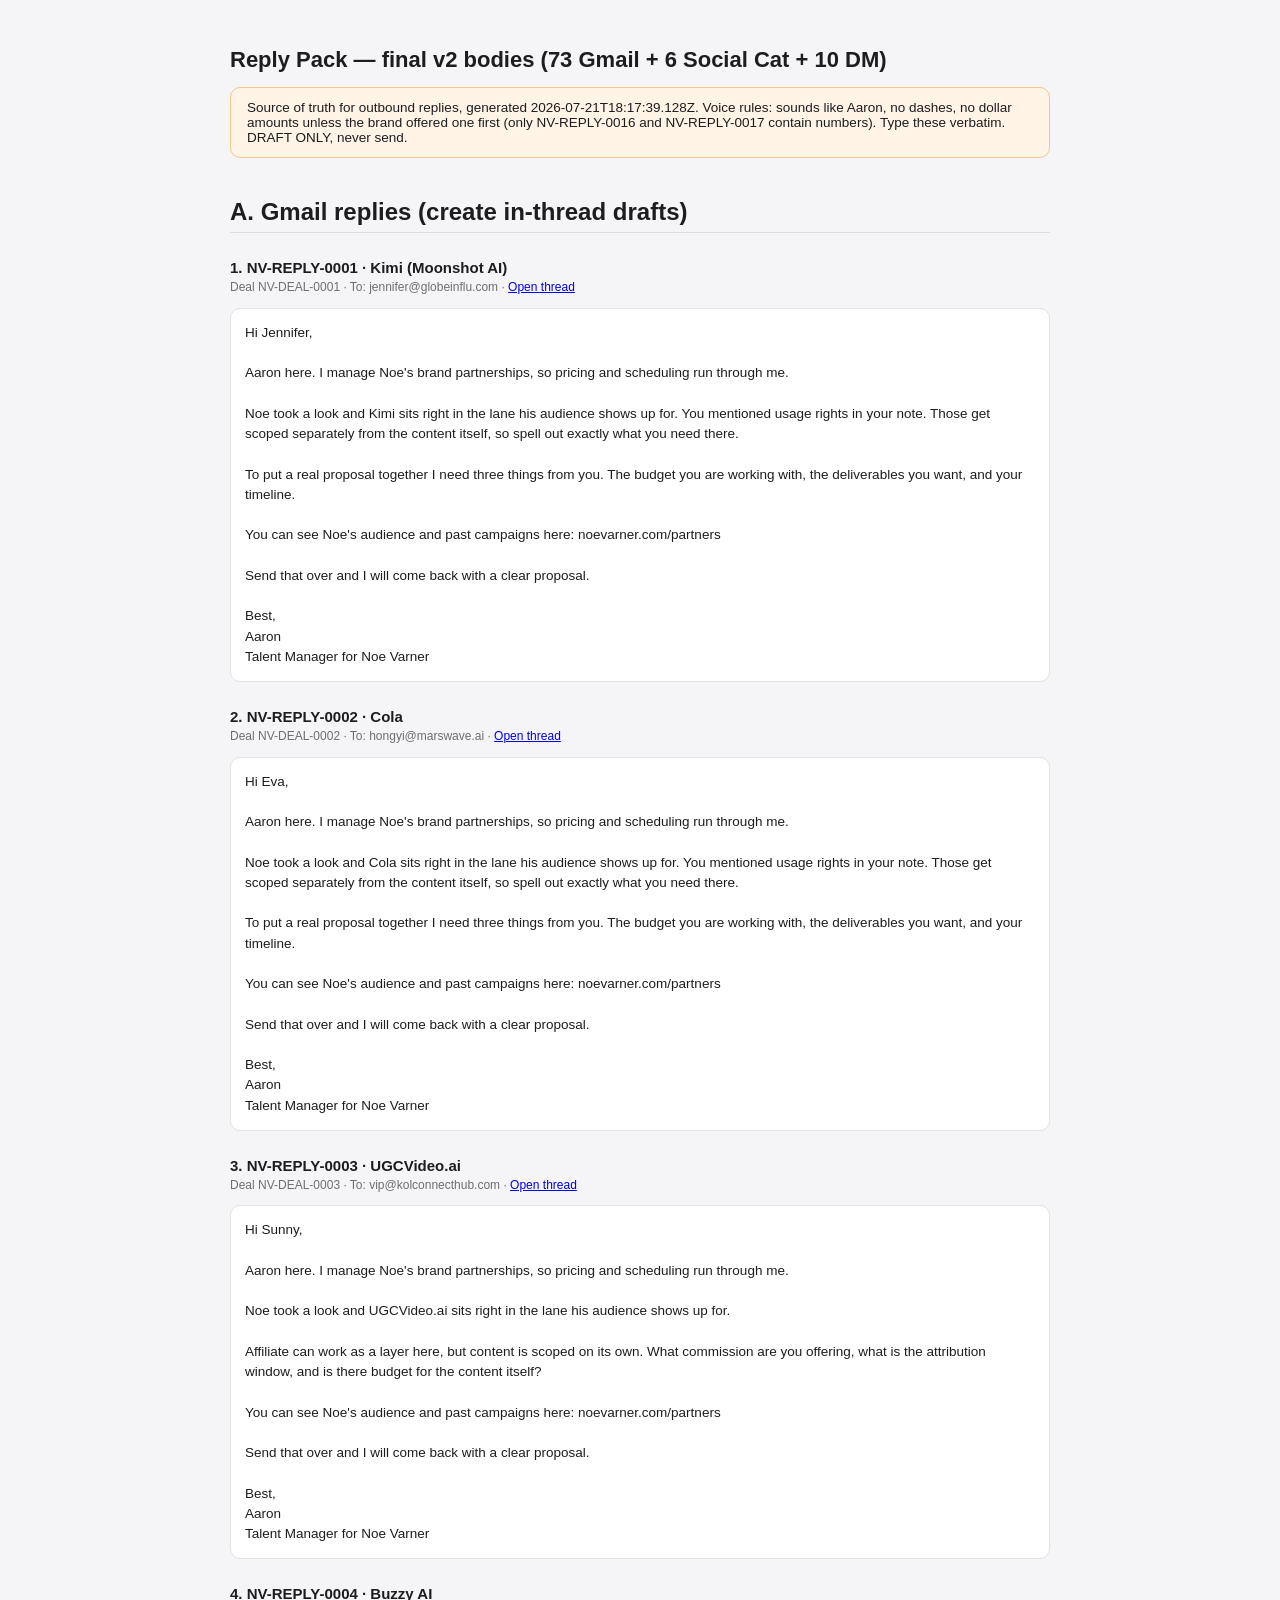
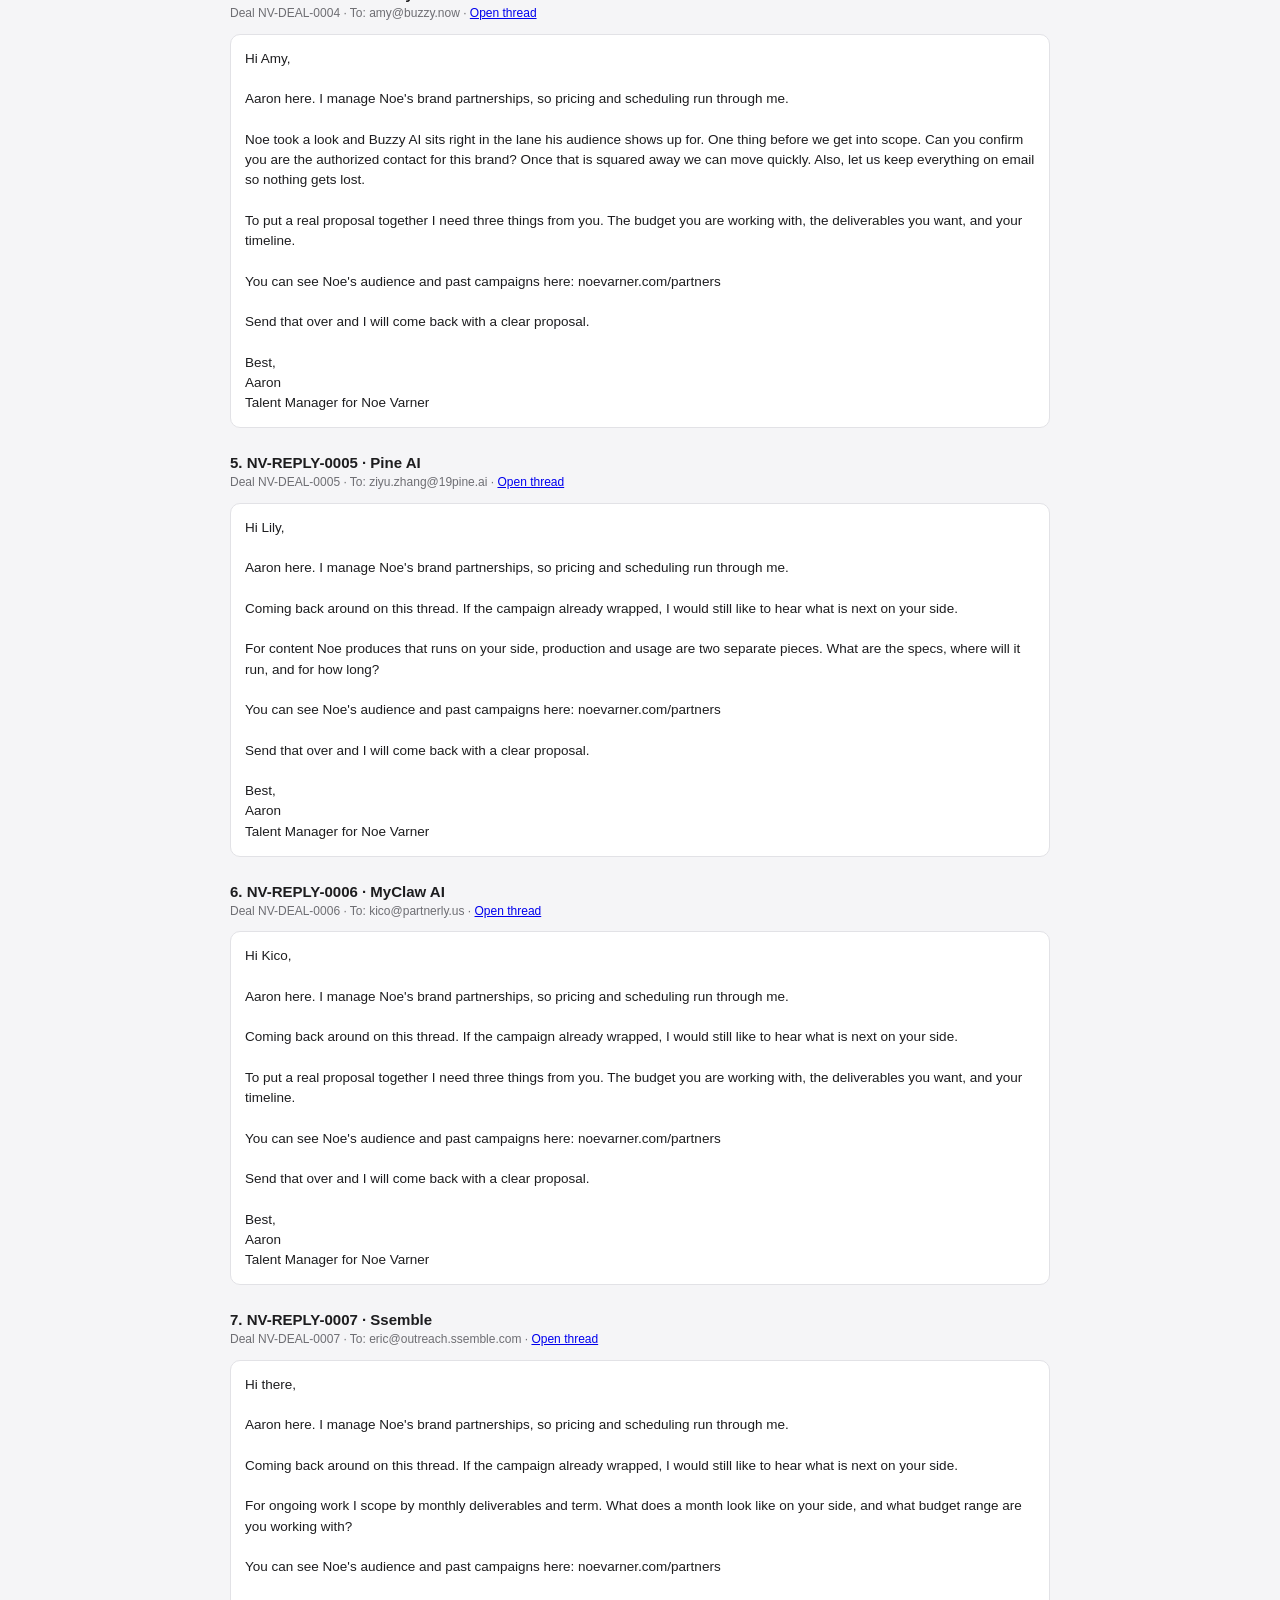
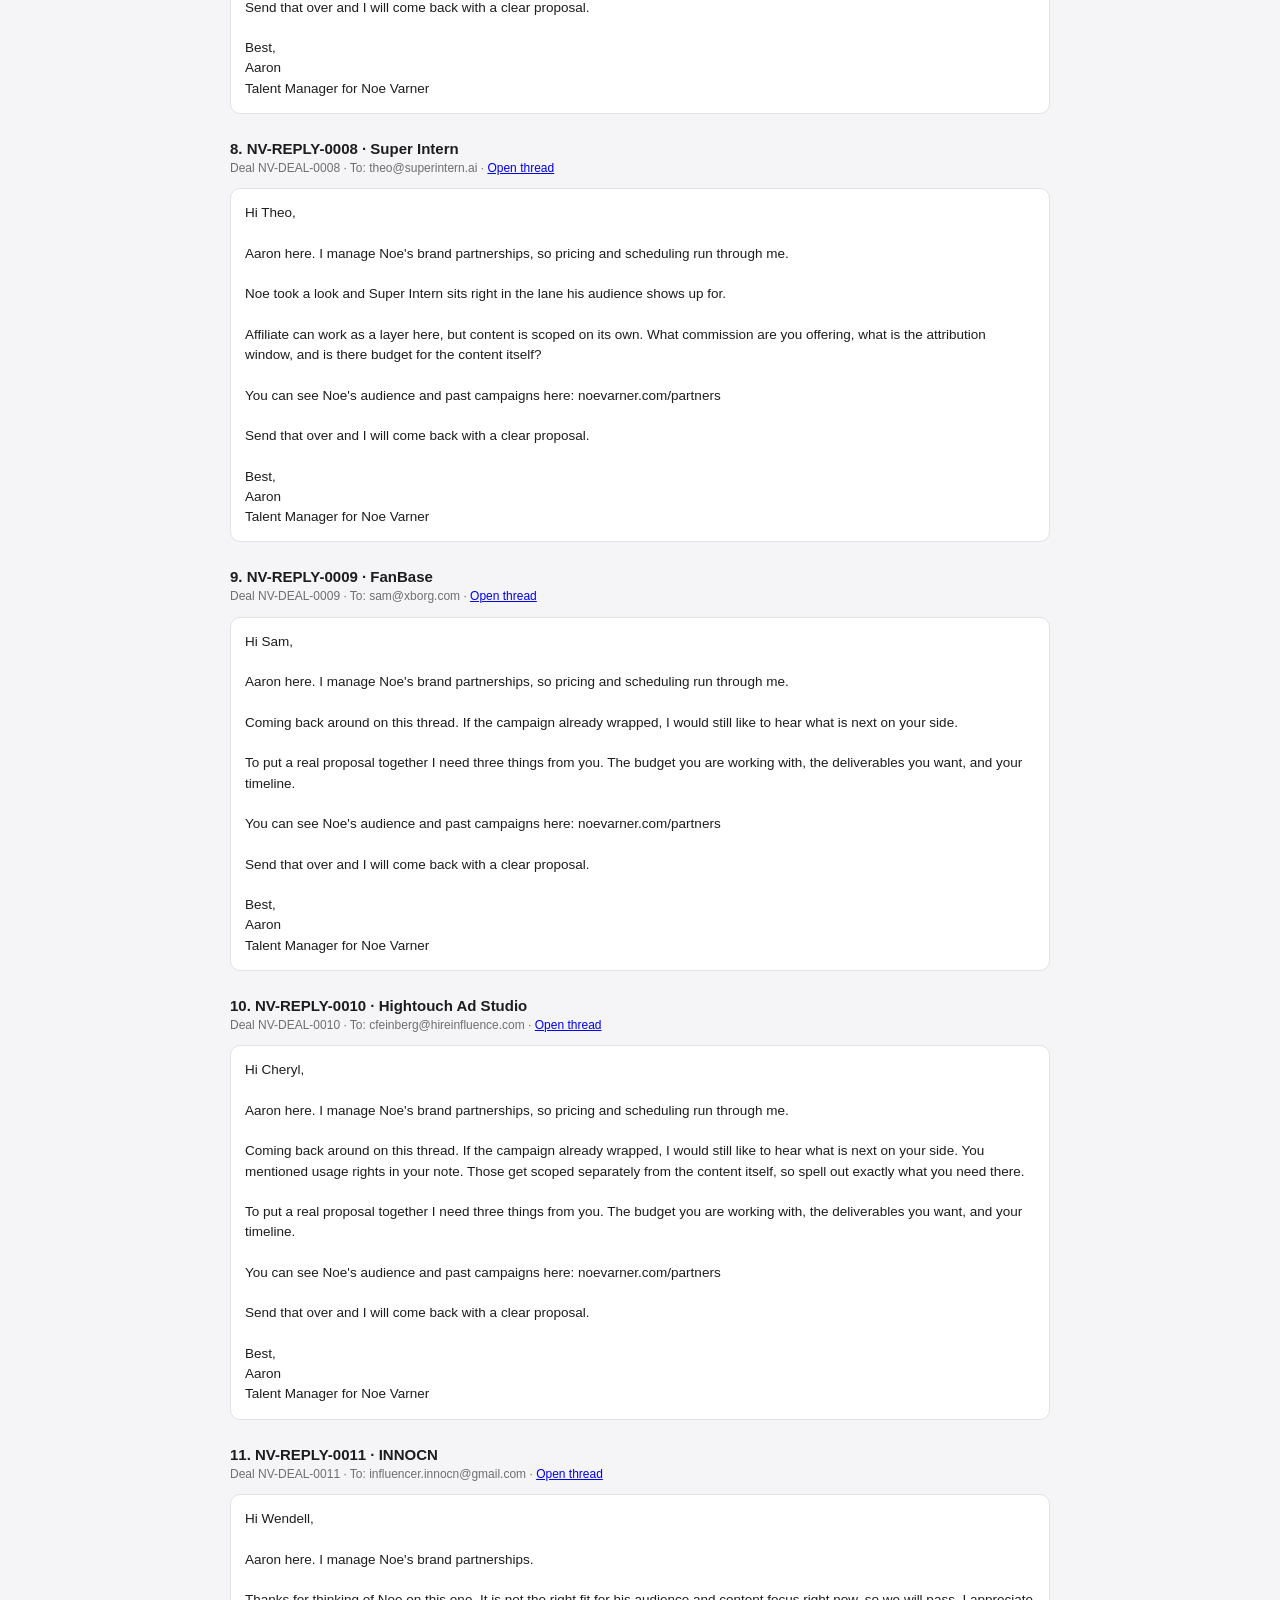
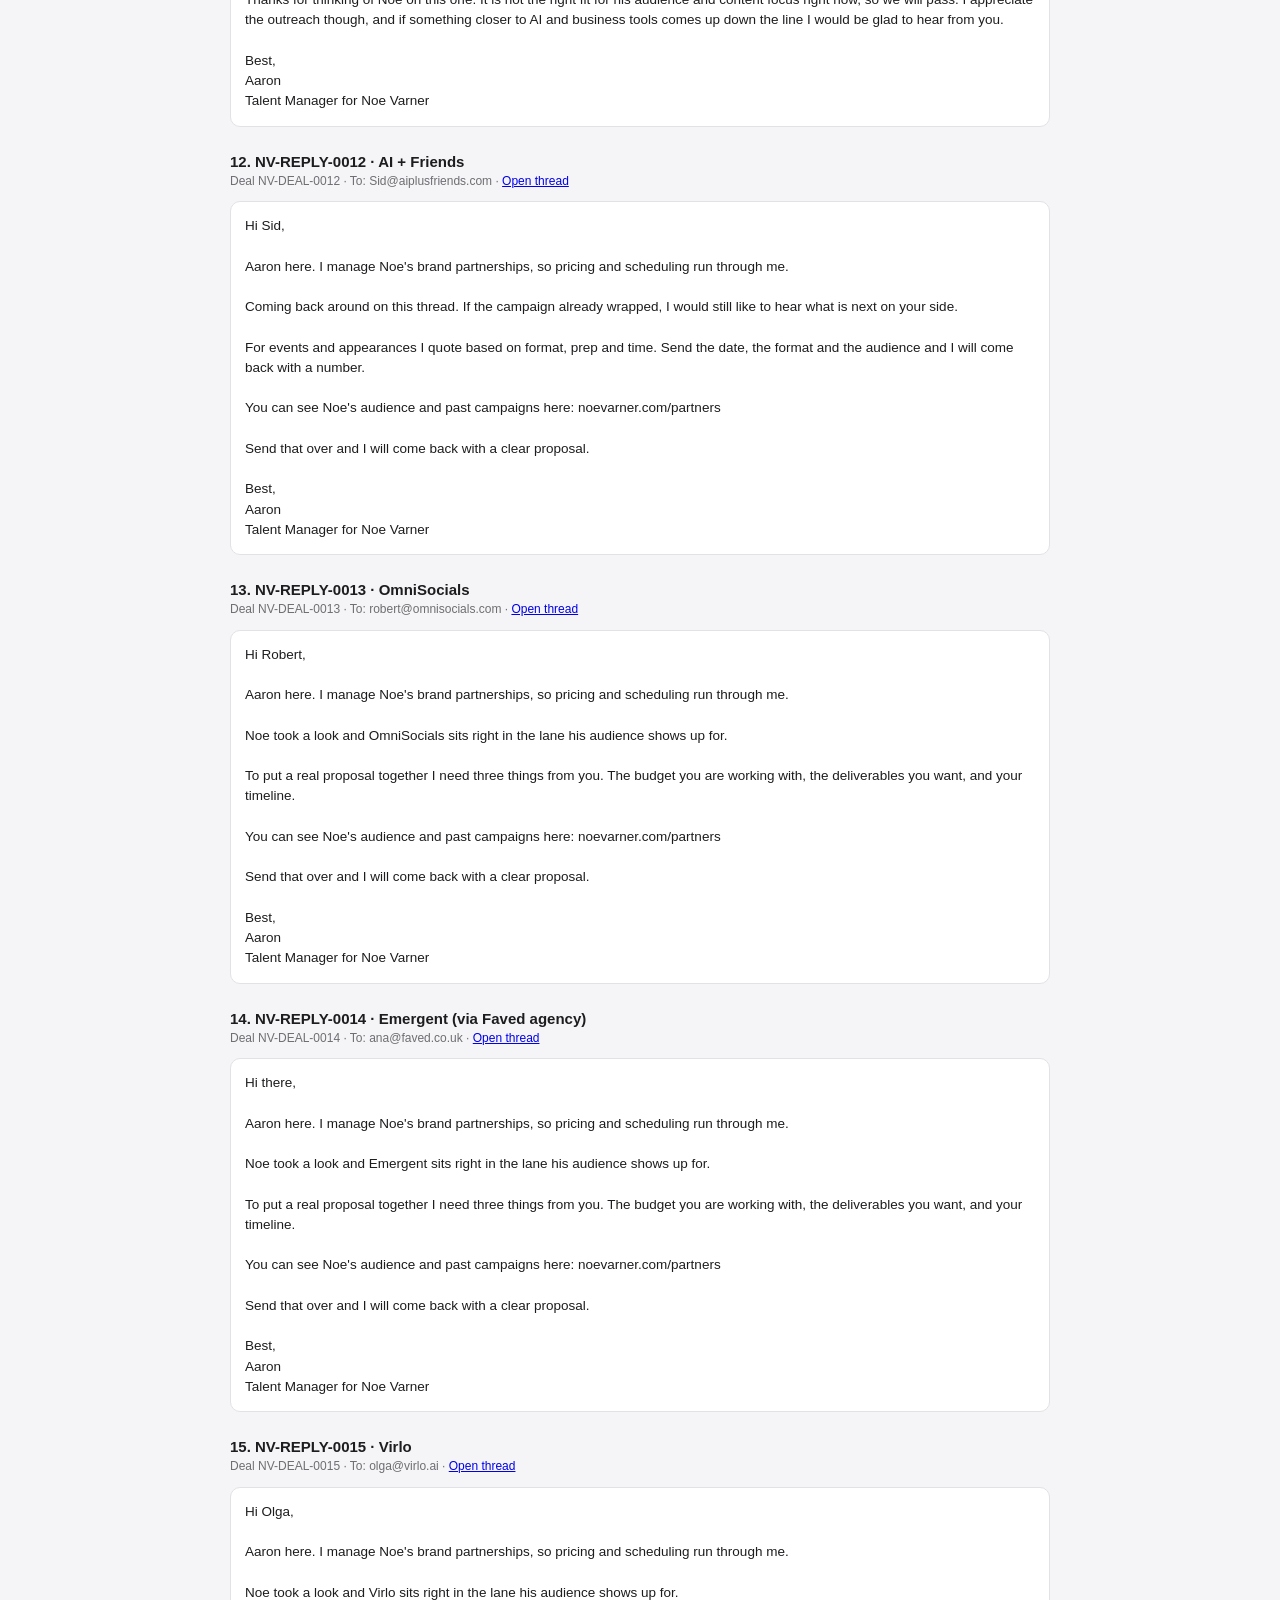
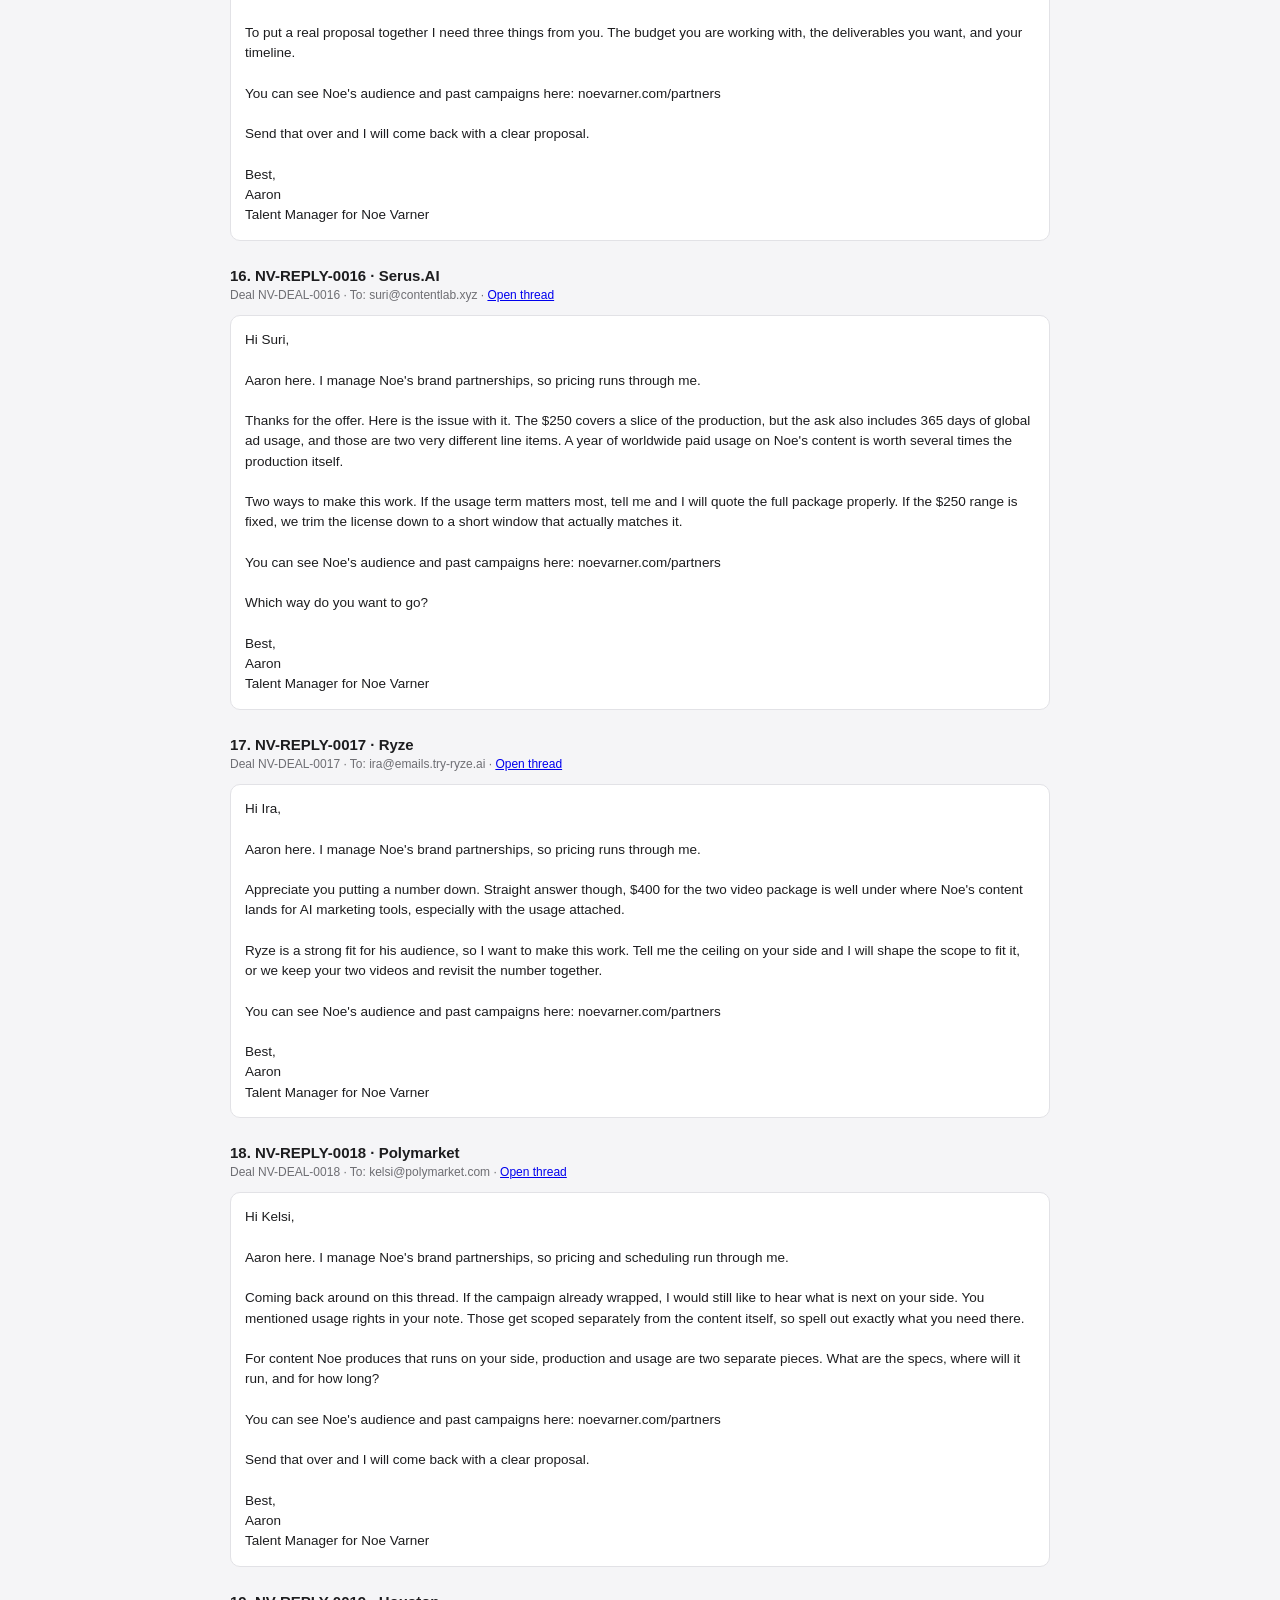
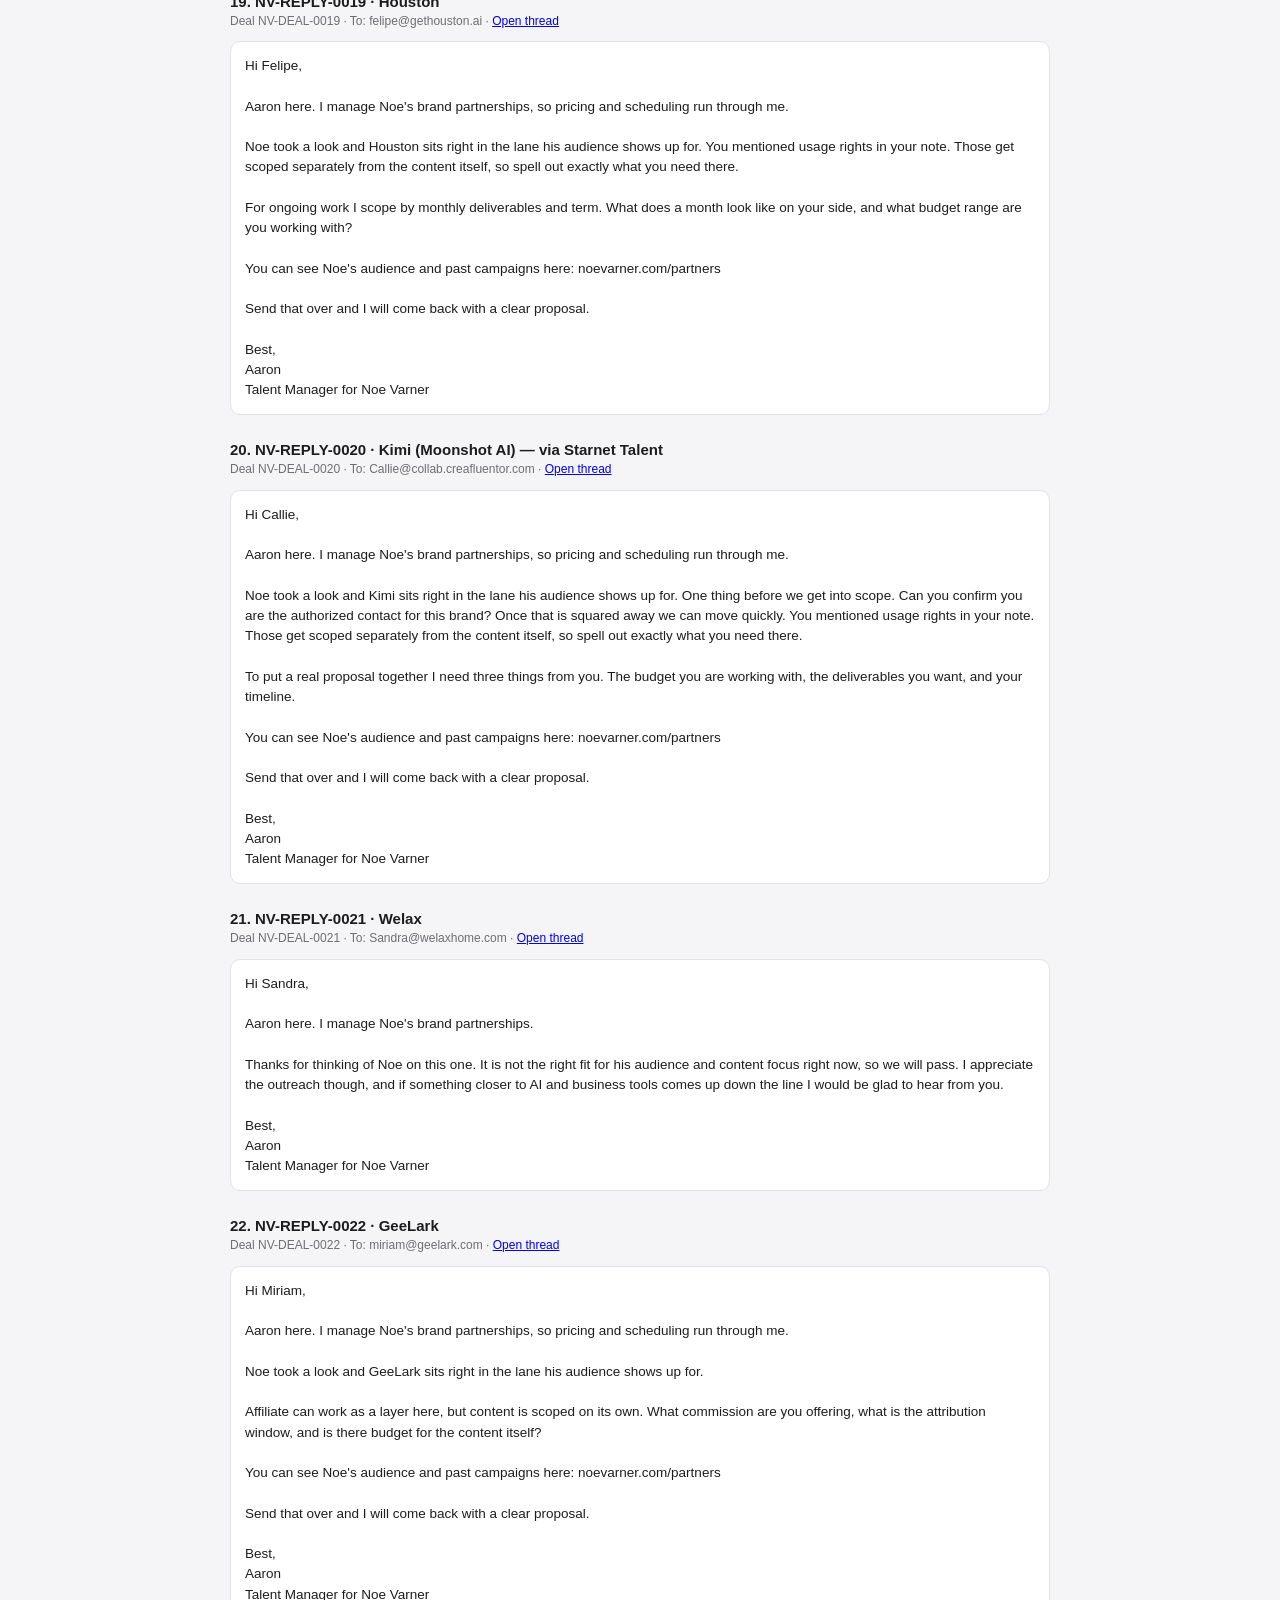
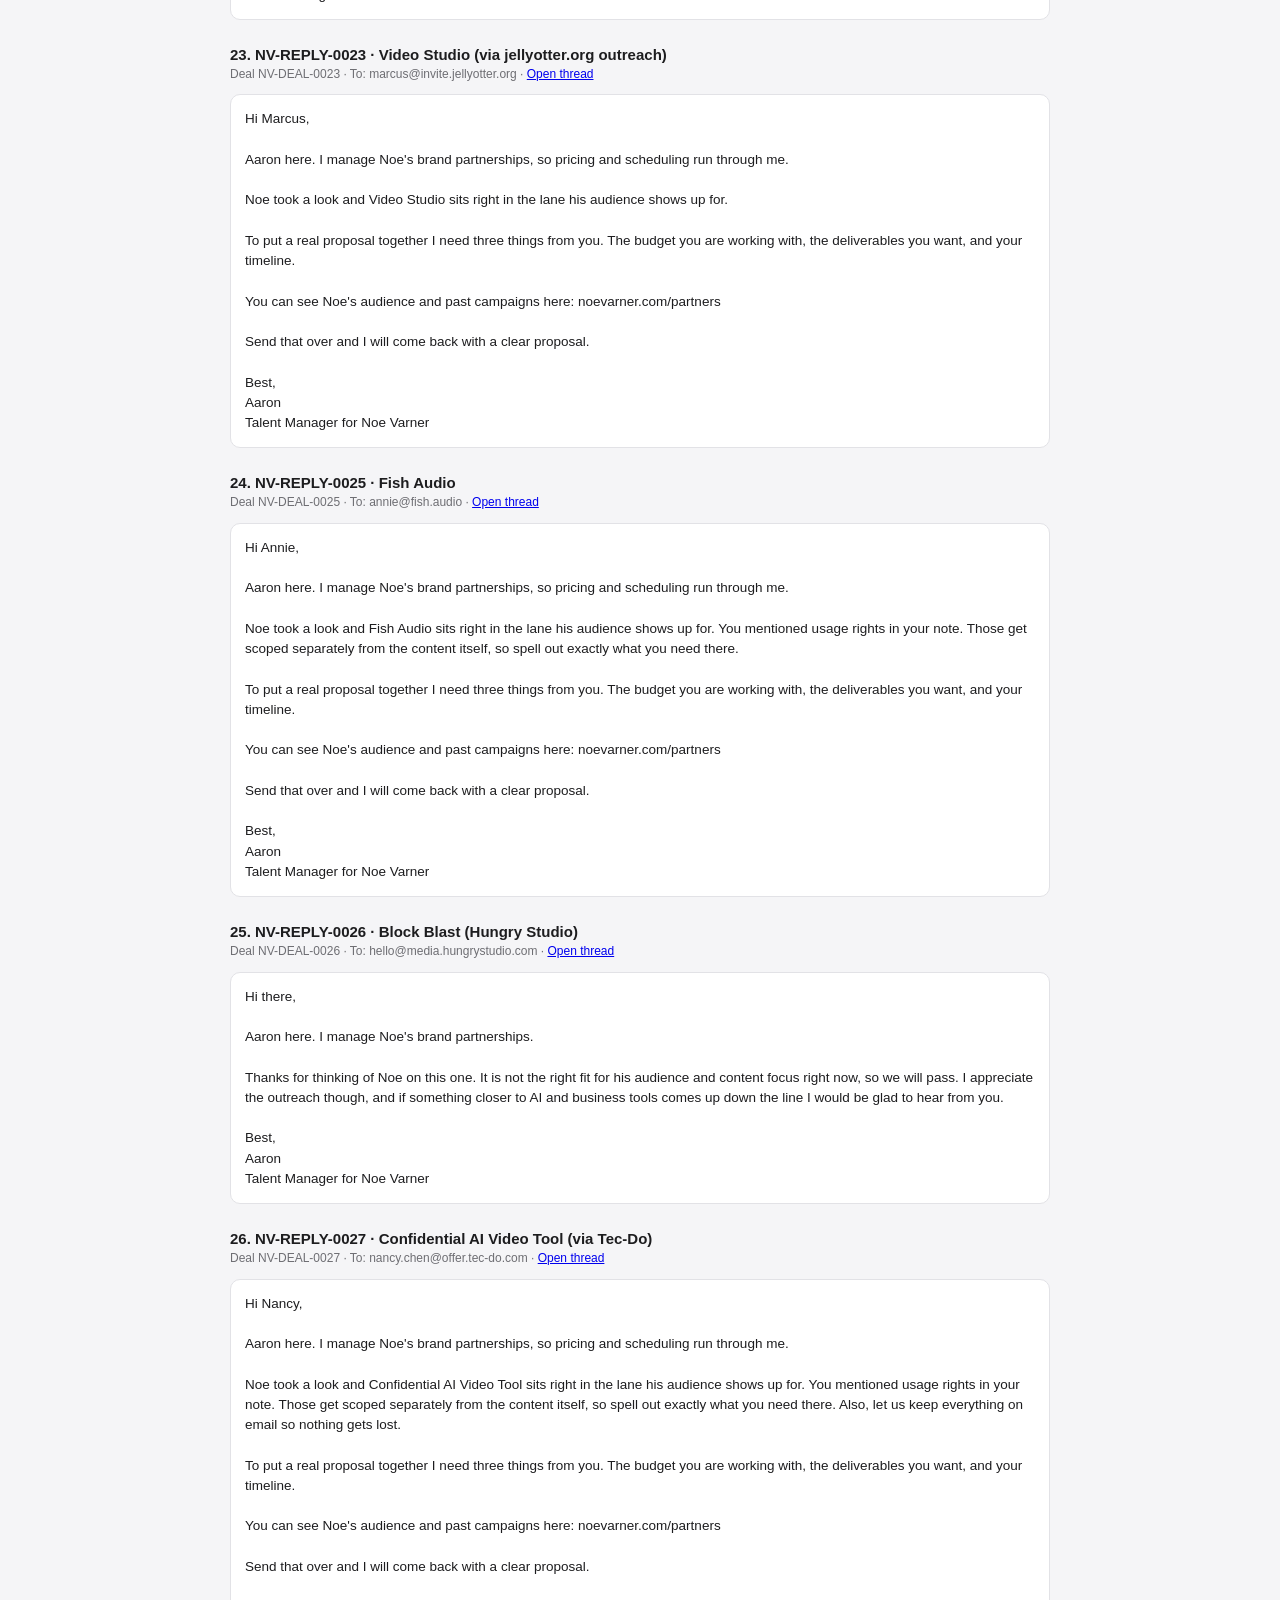
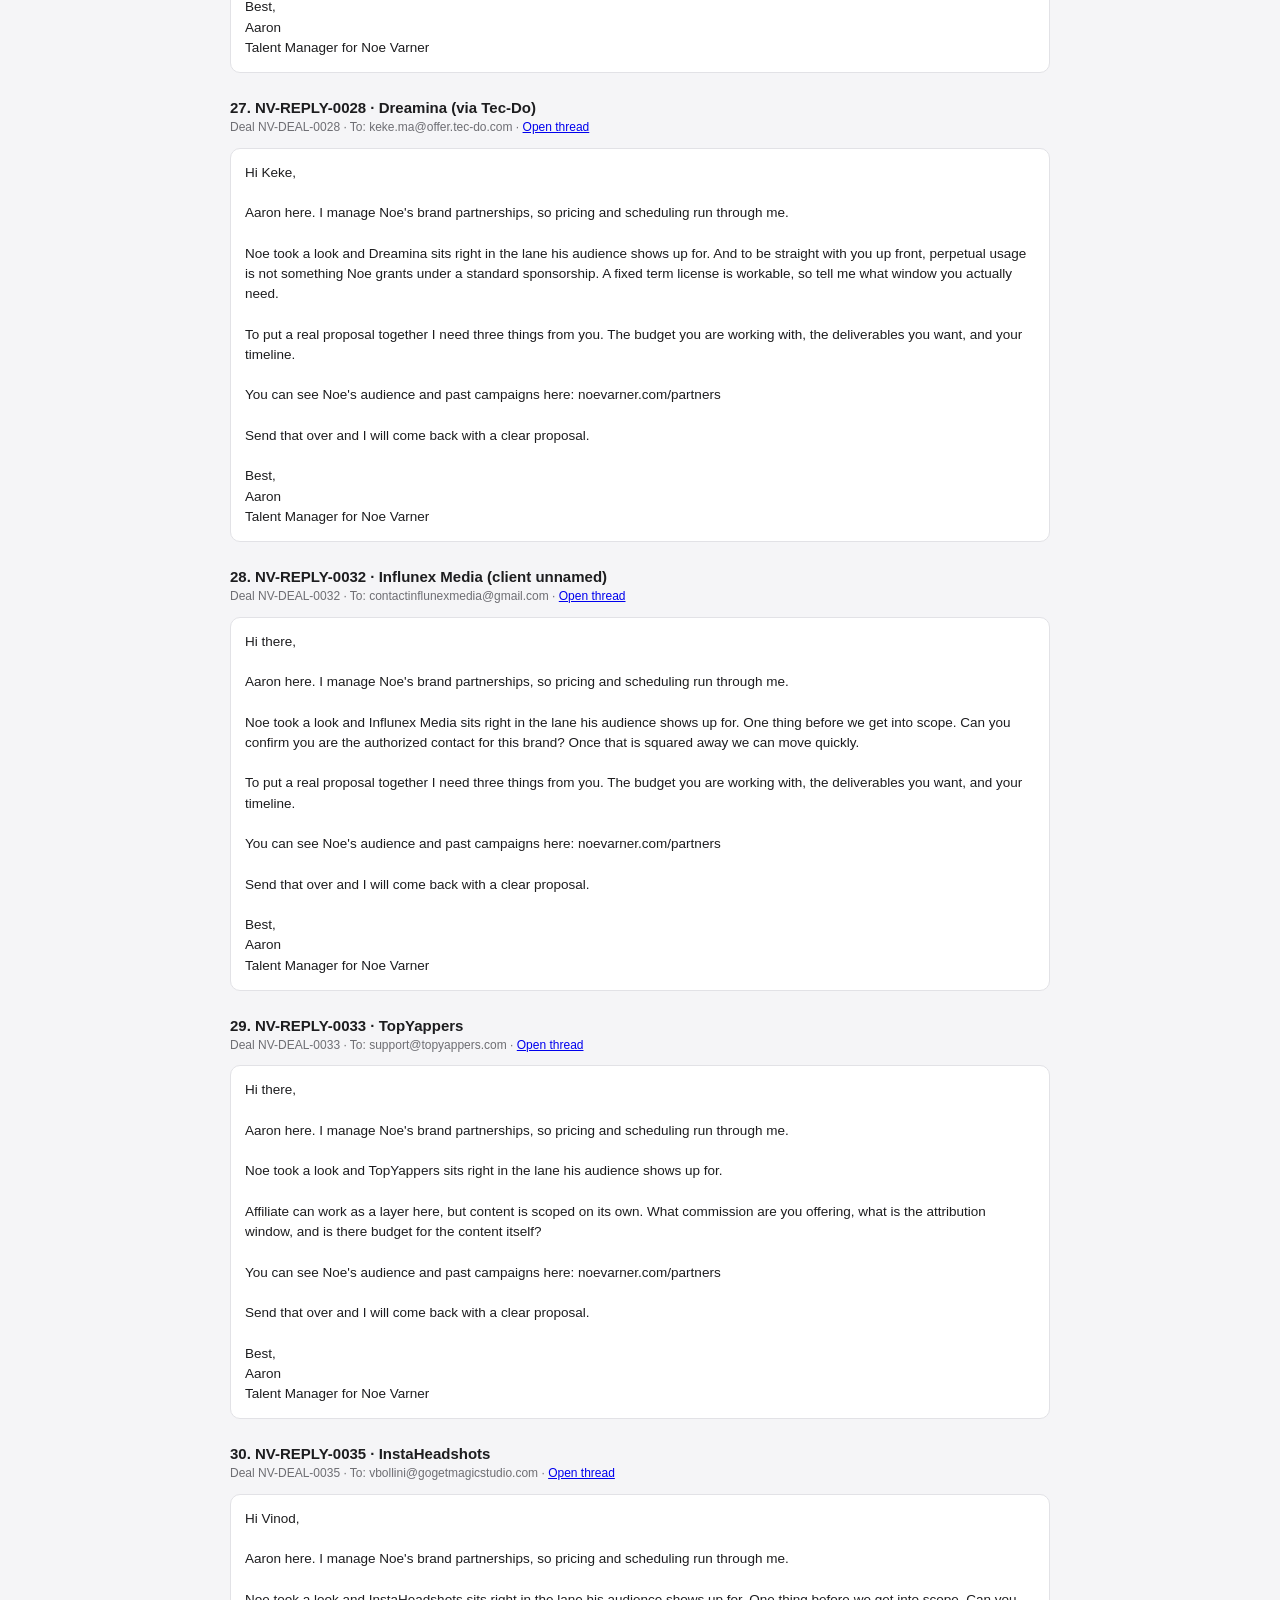
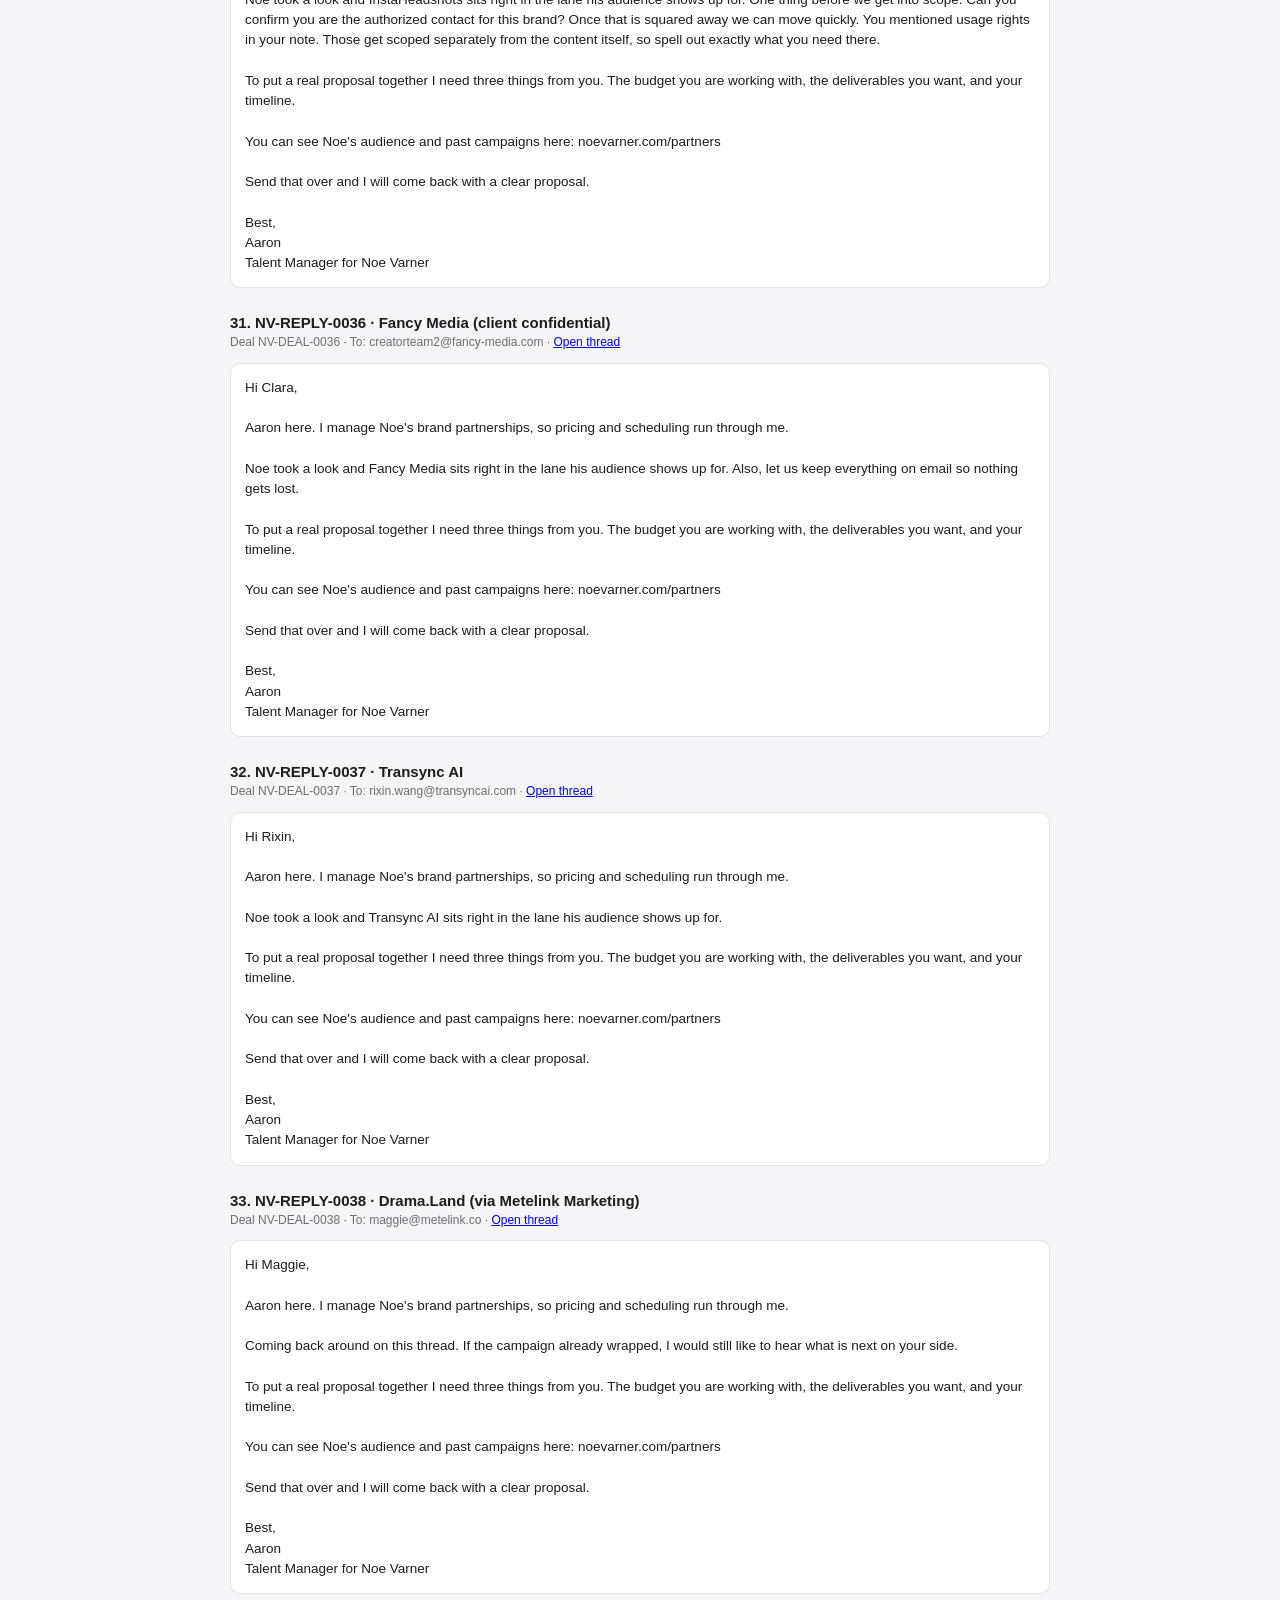
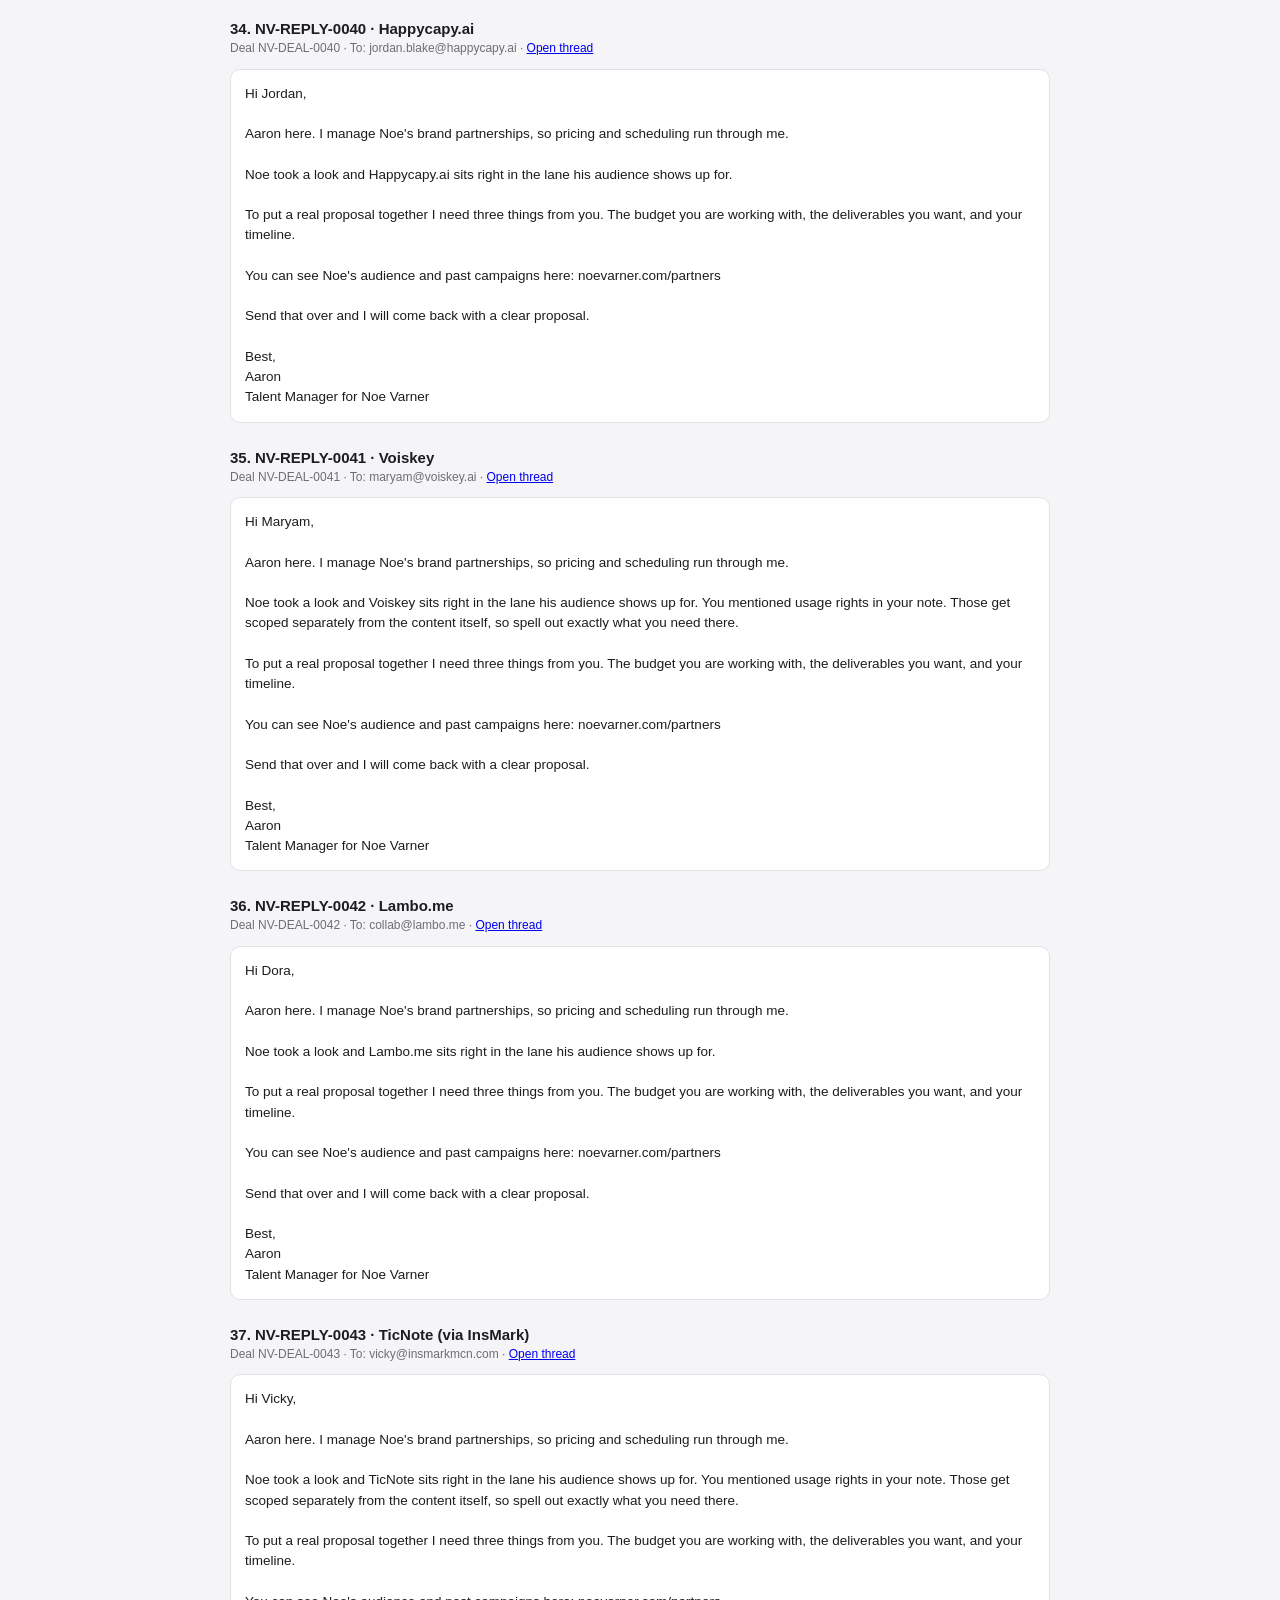
==== commit 11da4c5f: "Pricing policy: $2,000 all-in floor on single-video deals (Aaron, Jul 21) Applies to unlisted ad cre" ====
--- a/reply-pack.html
+++ b/reply-pack.html
@@ -1,12 +1,12 @@
 <!doctype html><html lang="en"><head><meta charset="utf-8">
 <meta name="robots" content="noindex,nofollow"><meta name="viewport" content="width=device-width,initial-scale=1">
-<title>Reply Pack — v2 voice (2026-07-20)</title>
+<title>Reply Pack — v2 voice (2026-07-21)</title>
 <style>body{font-family:-apple-system,sans-serif;max-width:820px;margin:0 auto;padding:32px 20px;background:#f5f5f7;color:#1d1d1f}
 h1{font-size:22px}h2{margin-top:40px;border-bottom:1px solid #ddd;padding-bottom:6px}h3{margin:26px 0 4px;font-size:15px}
 .meta{font-size:12px;color:#6e6e73;margin:0 0 6px}pre{white-space:pre-wrap;background:#fff;border:1px solid #e2e2e6;border-radius:10px;padding:14px;font:13.5px/1.5 -apple-system,sans-serif}
 .warn{background:#fff4e5;border:1px solid #f0c98a;border-radius:10px;padding:12px 16px;font-size:13.5px}</style></head><body>
 <h1>Reply Pack — final v2 bodies (73 Gmail + 6 Social Cat + 10 DM)</h1>
-<p class="warn">Source of truth for outbound replies, generated 2026-07-20T16:42:14.070Z. Voice rules: sounds like Aaron, no dashes, no dollar amounts unless the brand offered one first (only NV-REPLY-0016 and NV-REPLY-0017 contain numbers). Type these verbatim. DRAFT ONLY, never send.</p>
+<p class="warn">Source of truth for outbound replies, generated 2026-07-21T18:17:39.128Z. Voice rules: sounds like Aaron, no dashes, no dollar amounts unless the brand offered one first (only NV-REPLY-0016 and NV-REPLY-0017 contain numbers). Type these verbatim. DRAFT ONLY, never send.</p>
 <h2>A. Gmail replies (create in-thread drafts)</h2>
 <article>
   <h3>1. NV-REPLY-0001 · Kimi (Moonshot AI)</h3>
